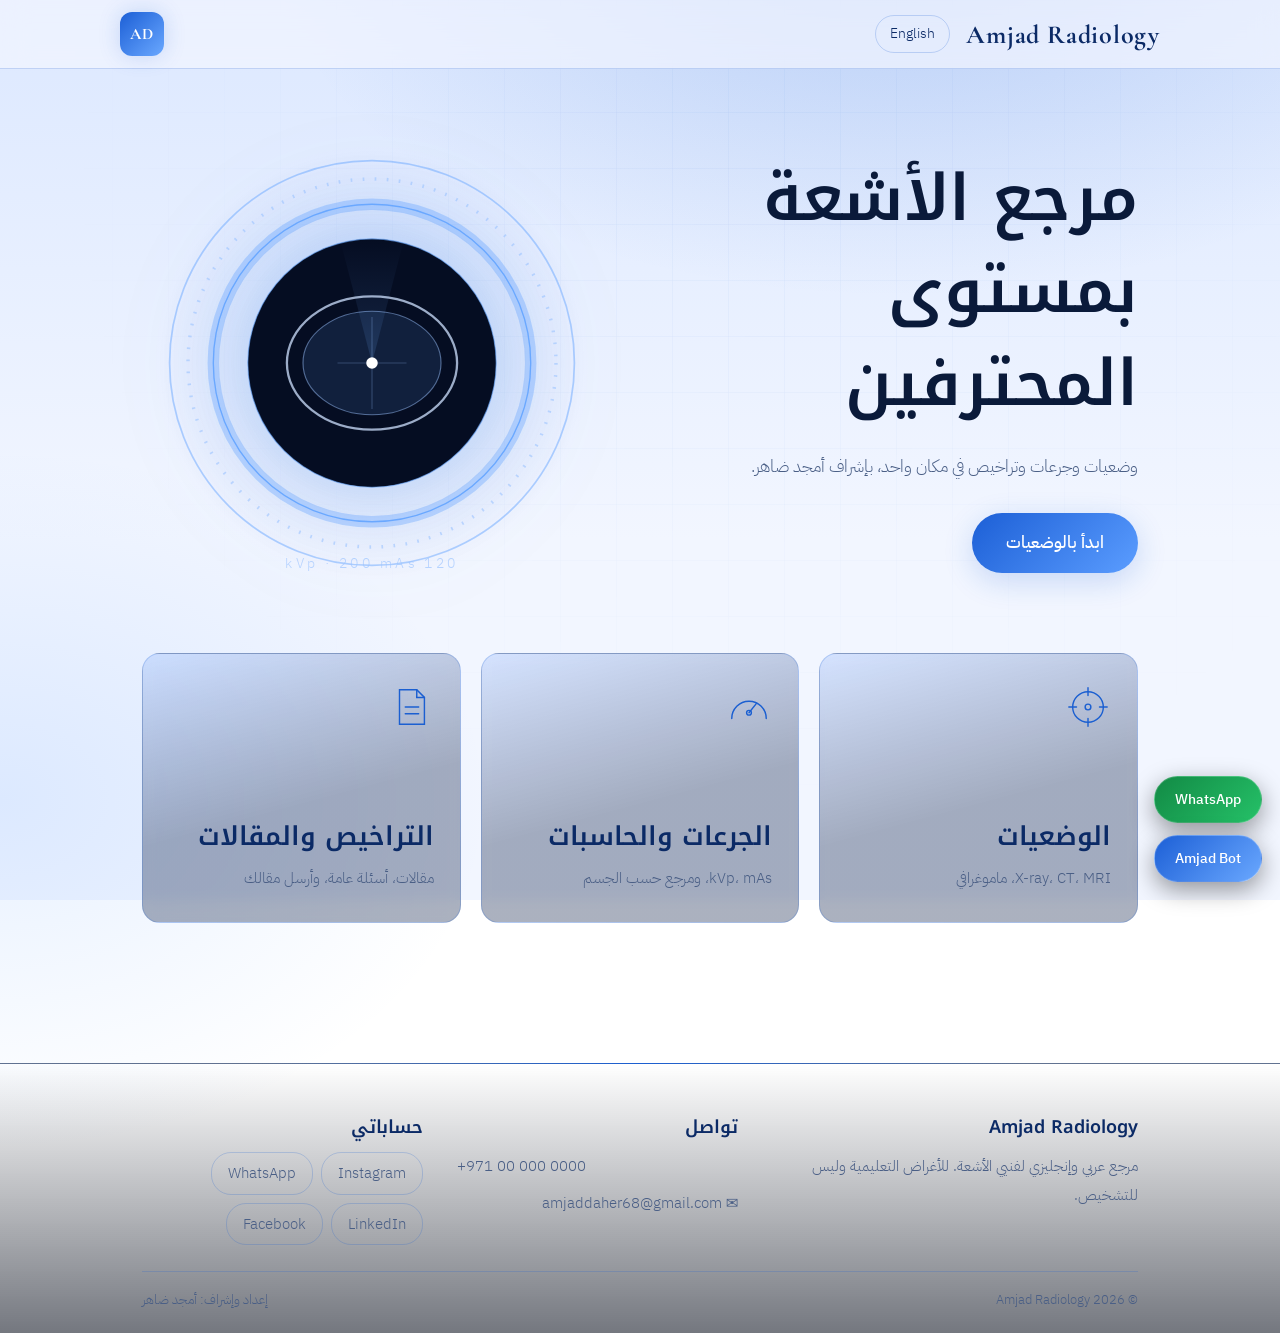
==== index.html @ b3ed0644 "Add files via upload" ====
<!DOCTYPE html>
<html lang="ar" dir="rtl">
<head>
<meta charset="utf-8">
<meta name="viewport" content="width=device-width, initial-scale=1, viewport-fit=cover">
<title>Amjad Radiology</title>
<link rel="stylesheet" href="https://fonts.googleapis.com/css2?family=Noto+Kufi+Arabic:wght@500;600&family=Cormorant+Garamond:wght@500;700&family=IBM+Plex+Sans+Arabic:wght@300;400;500&family=Amiri:wght@700&display=swap">
<style>
:root{--bg1:#040b1c;--bg2:#0a1f4a;--panel:rgba(14,32,72,.55);--line:rgba(110,160,255,.22);--text:#eef4ff;--mute:#9db2d9;--blue:#3d8bff;--ice:#d6e6ff;--glow:rgba(61,139,255,.35);color-scheme:dark;box-sizing:border-box;padding-top:env(safe-area-inset-top,0px);padding-bottom:env(safe-area-inset-bottom,0px)}
@media (prefers-color-scheme:light){:root:not([data-theme="dark"]){--bg1:#f2f6ff;--bg2:#dce8ff;--panel:rgba(255,255,255,.8);--line:rgba(27,95,209,.22);--text:#0a1a3a;--mute:#4a5f86;--blue:#1b5fd1;--ice:#0b2a66;--glow:rgba(27,95,209,.2);color-scheme:light}}
*{box-sizing:border-box}html{scroll-padding-top:env(safe-area-inset-top,0px);scroll-behavior:smooth}
body{margin:0;min-height:100vh;color:var(--text);font:300 17px/1.9 "IBM Plex Sans Arabic",system-ui,sans-serif;background:radial-gradient(900px 520px at 70% -5%,var(--glow),transparent 70%),radial-gradient(700px 500px at 0% 60%,rgba(61,139,255,.12),transparent 70%),linear-gradient(180deg,var(--bg2),var(--bg1) 60%) fixed;position:relative}
body::before{content:"";position:fixed;inset:0;pointer-events:none;opacity:.5;background-image:linear-gradient(var(--line) 1px,transparent 1px),linear-gradient(90deg,var(--line) 1px,transparent 1px);background-size:56px 56px;-webkit-mask-image:radial-gradient(ellipse at 60% 20%,#000,transparent 70%);mask-image:radial-gradient(ellipse at 60% 20%,#000,transparent 70%);opacity:.18}
html[lang=en] body{font-family:"Cormorant Garamond","IBM Plex Sans Arabic",serif;font-size:19px;font-weight:500}
h1,h2,h3{font-family:"Noto Kufi Arabic","IBM Plex Sans Arabic",sans-serif;font-weight:600;line-height:1.45;margin:0}
html[lang=en] h1,html[lang=en] h2,html[lang=en] h3{font-family:"Cormorant Garamond",serif;font-weight:700;line-height:1.15}
html[lang=ar] [data-l=en],html[lang=en] [data-l=ar]{display:none!important}
a{color:inherit}.wrap{max-width:1040px;margin:0 auto;padding:0 22px;position:relative}
header{direction:ltr;position:sticky;top:0;z-index:15;display:flex;justify-content:space-between;align-items:center;padding:12px max(22px,calc((100vw - 1040px)/2));backdrop-filter:blur(14px);-webkit-backdrop-filter:blur(14px);background:rgba(4,11,28,.55);border-bottom:1px solid var(--line)}
@media (prefers-color-scheme:light){:root:not([data-theme="dark"]) header{background:rgba(242,246,255,.7)}}
.logo{width:44px;height:44px;border-radius:12px;display:grid;place-items:center;font:700 16px "Cormorant Garamond",serif;color:#fff;background:linear-gradient(135deg,#1c5fd6,#6aa8ff);box-shadow:0 0 22px var(--glow);text-decoration:none;letter-spacing:.04em}
.right{display:flex;align-items:center;gap:16px}
.brand{font:700 26px "Cormorant Garamond",serif;color:var(--ice);text-decoration:none;letter-spacing:.03em}
.lang{background:none;border:1px solid var(--line);color:var(--ice);padding:5px 14px;border-radius:20px;font:inherit;font-size:14px;cursor:pointer;transition:border-color .3s}.lang:hover{border-color:var(--blue)}
.view{display:none}.view.on{display:block}
.hero2{display:grid;grid-template-columns:1.1fr 1fr;gap:30px;align-items:center;padding:64px 0 30px}
.hero2 h1{font-size:clamp(34px,5.2vw,64px)}
html[lang=en] .hero2 h1{font-size:clamp(44px,6.4vw,84px)}
.hero2 p{color:var(--mute);max-width:44ch;margin:20px 0 30px}
.cta{display:inline-block;padding:14px 34px;border-radius:40px;background:linear-gradient(135deg,#1c5fd6,#5b9dff);color:#fff;text-decoration:none;font-weight:500;box-shadow:0 8px 30px var(--glow);transition:transform .3s,box-shadow .3s}.cta:hover,.cta:focus-visible{transform:translateY(-2px);box-shadow:0 12px 38px var(--glow)}
.gantry svg{width:100%;height:auto;display:block;filter:drop-shadow(0 0 40px var(--glow))}
.spin{transform-box:view-box;transform-origin:50% 50%;animation:spin 60s linear infinite}
.spin2{transform-box:view-box;transform-origin:50% 50%;animation:spin 14s linear infinite}
@keyframes spin{to{transform:rotate(360deg)}}
.cards{display:grid;grid-template-columns:repeat(3,1fr);gap:20px;padding:30px 0 90px}
.card{position:relative;display:flex;flex-direction:column;min-height:270px;text-decoration:none;padding:30px 26px;border-radius:18px;border:1px solid var(--line);background:linear-gradient(165deg,rgba(80,140,255,.18),rgba(14,32,72,.35) 55%);backdrop-filter:blur(6px);overflow:hidden;transition:border-color .35s,transform .35s,box-shadow .35s}
.card::after{content:"";position:absolute;inset:auto -20% -60% -20%;height:70%;background:radial-gradient(closest-side,var(--glow),transparent);opacity:0;transition:opacity .4s}
.card:hover,.card:focus-visible{border-color:var(--blue);transform:translateY(-5px);box-shadow:0 18px 50px rgba(0,0,0,.3)}.card:hover::after{opacity:1}
.card svg{width:46px;height:46px;color:var(--blue);margin-bottom:auto}
.card h2{font-size:26px;color:var(--ice);margin-top:26px}.card p{color:var(--mute);font-size:15px;margin:8px 0 0;position:relative}.card h2{position:relative}
.back{display:inline-block;margin:26px 0 6px;color:var(--mute);text-decoration:none;font-size:15px}.back:hover{color:var(--blue)}
.page h1{font-size:clamp(30px,5vw,48px);margin:8px 0 8px;color:var(--ice)}.page .lead{color:var(--mute);margin:0 0 30px;padding-bottom:18px;border-bottom:1px solid var(--line)}
.tabs,.chips{display:flex;gap:8px;flex-wrap:wrap;margin-bottom:18px}
.tabs button,.chips button{background:rgba(255,255,255,.03);color:var(--mute);border:1px solid var(--line);padding:9px 20px;border-radius:30px;font:inherit;font-size:15px;cursor:pointer;transition:all .25s}
.tabs button:hover,.chips button:hover{border-color:var(--blue);color:var(--text)}
.tabs button.on,.chips button.on{background:linear-gradient(135deg,#1c5fd6,#5b9dff);border-color:transparent;color:#fff;box-shadow:0 4px 18px var(--glow)}
.box{border:1px solid var(--line);background:var(--panel);backdrop-filter:blur(6px);border-radius:16px;padding:26px;margin-bottom:18px;box-shadow:inset 0 1px 0 rgba(255,255,255,.06)}
.box h3{font-size:22px;color:var(--ice);margin-bottom:8px}.box p{margin:0;color:var(--mute);font-size:16px}
.grid2{display:grid;grid-template-columns:repeat(2,1fr);gap:18px}.grid2 .box{margin:0}
.row{display:flex;gap:12px;flex-wrap:wrap;align-items:end;margin-top:14px}
label{display:block;font-size:13px;color:var(--mute)}
input,select,textarea{background:rgba(0,0,0,.18);border:1px solid var(--line);color:var(--text);padding:10px 12px;font:inherit;font-size:15px;border-radius:8px;width:120px;transition:border-color .25s}
input:focus,select:focus,textarea:focus{border-color:var(--blue);outline:0;box-shadow:0 0 0 3px var(--glow)}
textarea,.full{width:100%}select{width:auto}select option{background:#0a1f4a;color:#fff}
output{font:700 26px "Cormorant Garamond",serif;color:var(--blue)}
table{width:100%;border-collapse:collapse;font-size:15px;margin-top:12px}td,th{padding:11px 8px;border-bottom:1px solid var(--line);text-align:start;font-weight:400}th{color:var(--mute)}
.btn{background:linear-gradient(135deg,#1c5fd6,#5b9dff);color:#fff;border:0;padding:12px 30px;border-radius:30px;font:inherit;cursor:pointer;text-decoration:none;display:inline-block;box-shadow:0 6px 22px var(--glow)}.btn:hover{filter:brightness(1.1)}
details{border-bottom:1px solid var(--line);padding:14px 0}summary{cursor:pointer;color:var(--ice);font-size:17px}details p{color:var(--mute);margin:8px 0 0;font-size:16px}
.note{font-size:13px;color:var(--mute);margin-top:12px}
footer{margin-top:50px;background:linear-gradient(180deg,transparent,rgba(2,8,22,.55));border-top:1px solid var(--line);position:relative}
footer::before{content:"";position:absolute;top:-1px;left:20%;right:20%;height:1px;background:linear-gradient(90deg,transparent,var(--blue),transparent)}
.fgrid{display:grid;grid-template-columns:1.3fr 1fr 1fr;gap:34px;padding:50px 0 26px}
footer h3{font-size:18px;color:var(--ice);margin-bottom:12px}footer p,footer a{color:var(--mute);font-size:15px;text-decoration:none;margin:0}footer a:hover{color:var(--blue)}
.fl{display:flex;flex-direction:column;gap:8px}.soc{display:flex;gap:8px;flex-wrap:wrap}
.soc a{border:1px solid var(--line);padding:6px 16px;border-radius:20px;transition:all .25s}.soc a:hover{background:var(--blue);color:#fff;border-color:var(--blue)}
.copy{border-top:1px solid var(--line);padding:16px 0 20px;font-size:13px;color:var(--mute);display:flex;justify-content:space-between;gap:12px;flex-wrap:wrap}
.fab{position:fixed;right:max(18px,env(safe-area-inset-right,0px));bottom:calc(18px + env(safe-area-inset-bottom,0px));display:flex;flex-direction:column;gap:12px;z-index:20;direction:ltr}
.fab a,.fab button{border:1px solid rgba(255,255,255,.18);cursor:pointer;color:#fff;font:500 14px "IBM Plex Sans Arabic",sans-serif;border-radius:30px;padding:12px 20px;text-decoration:none;box-shadow:0 8px 24px rgba(0,0,0,.4);backdrop-filter:blur(8px);transition:transform .25s}.fab a:hover,.fab button:hover{transform:translateY(-2px)}
.wa{background:linear-gradient(135deg,#128a45,#25c168)}.bot{background:linear-gradient(135deg,#1c5fd6,#6aa8ff)}
.pop{position:fixed;right:18px;bottom:150px;width:min(320px,calc(100vw - 36px));background:var(--bg2);border:1px solid var(--line);border-radius:14px;padding:18px;z-index:21;display:none;font-size:15px}.pop.on{display:block}
@media(max-width:800px){.hero2{grid-template-columns:1fr;padding-top:36px}.gantry{max-width:340px;margin:0 auto;order:-1}.cards,.grid2,.fgrid{grid-template-columns:1fr}.card{min-height:200px}.fgrid{gap:22px}}
@media(prefers-reduced-motion:reduce){*{transition:none!important;animation:none!important;scroll-behavior:auto!important}}
:focus-visible{outline:2px solid var(--blue);outline-offset:3px}
</style>
</head>
<body>
<header>
<a class="logo" href="#home" aria-label="Logo">AD</a>
<div class="right"><button class="lang" id="lg">English</button><a class="brand" href="#home">Amjad Radiology</a></div>
</header>

<main class="wrap">
<div class="view" id="v-home">
<section class="hero2"><div><h1><span data-l="ar">مرجع الأشعة بمستوى المحترفين</span><span data-l="en">Radiology reference, built for professionals</span></h1>
<p><span data-l="ar">وضعيات وجرعات وتراخيص في مكان واحد، بإشراف أمجد ضاهر.</span><span data-l="en">Positioning, doses and licensing in one place, supervised by Amjad Daher.</span></p>
<a class="cta" href="#positions"><span data-l="ar">ابدأ بالوضعيات</span><span data-l="en">Start with positioning</span></a></div>
<div class="gantry"><svg viewBox="0 0 400 400" role="img" aria-label="CT gantry">
<defs><radialGradient id="c"><stop offset="0" stop-color="#6aa8ff" stop-opacity=".55"/><stop offset="1" stop-color="#1c5fd6" stop-opacity="0"/></radialGradient>
<linearGradient id="bm" x1="0" y1="1" x2="0" y2="0"><stop offset="0" stop-color="#6aa8ff" stop-opacity=".9"/><stop offset="1" stop-color="#6aa8ff" stop-opacity="0"/></linearGradient></defs>
<circle cx="200" cy="200" r="190" fill="url(#c)" opacity=".35"/>
<circle cx="200" cy="200" r="176" fill="none" stroke="#6aa8ff" stroke-opacity=".5" stroke-width="1.5"/>
<g class="spin"><circle cx="200" cy="200" r="160" fill="none" stroke="#9cc4ff" stroke-opacity=".6" stroke-width="3" stroke-dasharray="1.5 9"/></g>
<circle cx="200" cy="200" r="138" fill="none" stroke="#3d8bff" stroke-width="10" stroke-opacity=".28"/>
<circle cx="200" cy="200" r="138" fill="none" stroke="#6aa8ff" stroke-width="1.2"/>
<circle cx="200" cy="200" r="108" fill="#050d22" stroke="#6aa8ff" stroke-opacity=".6"/>
<g class="spin2"><path d="M200 200L200 92" stroke="url(#bm)" stroke-width="2"/><path d="M200 200L228 92L172 92Z" fill="url(#bm)" opacity=".18"/></g>
<ellipse cx="200" cy="200" rx="74" ry="58" fill="none" stroke="#cfe2ff" stroke-opacity=".75" stroke-width="2"/>
<ellipse cx="200" cy="200" rx="60" ry="45" fill="#6aa8ff" fill-opacity=".12" stroke="#9cc4ff" stroke-opacity=".5"/>
<path d="M200 160V240M170 200H230" stroke="#9cc4ff" stroke-opacity=".25"/>
<circle cx="200" cy="200" r="5" fill="#fff"/>
<text x="200" y="378" text-anchor="middle" fill="#9cc4ff" fill-opacity=".7" font-size="12" font-family="IBM Plex Sans Arabic" letter-spacing="3">120 kVp · 200 mAs</text>
</svg></div></section>
<div class="cards">
<a class="card" href="#positions"><svg viewBox="0 0 48 48" fill="none" stroke="currentColor" stroke-width="1.5" stroke-linecap="round"><circle cx="24" cy="24" r="16"/><circle cx="24" cy="24" r="3"/><path d="M24 4v8M24 36v8M4 24h8M36 24h8"/></svg><h2><span data-l="ar">الوضعيات</span><span data-l="en">Positioning</span></h2><p><span data-l="ar">X-ray، CT، MRI، ماموغرافي</span><span data-l="en">X-ray, CT, MRI, Mammography</span></p></a>
<a class="card" href="#doses"><svg viewBox="0 0 48 48" fill="none" stroke="currentColor" stroke-width="1.5" stroke-linecap="round"><path d="M6 36A18 18 0 1 1 42 36"/><path d="M24 30l8-10"/><circle cx="24" cy="30" r="2.5"/></svg><h2><span data-l="ar">الجرعات والحاسبات</span><span data-l="en">Doses &amp; Calculators</span></h2><p><span data-l="ar">kVp، mAs، ومرجع حسب الجسم</span><span data-l="en">kVp, mAs, and body-region reference</span></p></a>
<a class="card" href="#articles"><svg viewBox="0 0 48 48" fill="none" stroke="currentColor" stroke-width="1.5" stroke-linecap="round"><path d="M12 6h18l8 8v28H12z"/><path d="M30 6v8h8M18 24h14M18 31h14"/></svg><h2><span data-l="ar">التراخيص والمقالات</span><span data-l="en">Licensing &amp; Articles</span></h2><p><span data-l="ar">مقالات، أسئلة عامة، وأرسل مقالك</span><span data-l="en">Articles, FAQ, and submit yours</span></p></a>
</div></div>

<div class="view page" id="v-positions">
<a class="back" href="#home"><span data-l="ar">→ الرئيسية</span><span data-l="en">← Home</span></a>
<h1><span data-l="ar">الوضعيات</span><span data-l="en">Positioning</span></h1>
<p class="lead"><span data-l="ar">اختر الجهاز ثم الجزء المطلوب.</span><span data-l="en">Pick the modality, then the body part.</span></p>
<div class="tabs" id="mt"></div><div class="chips" id="pc"></div><div id="pb"></div>
</div>

<div class="view page" id="v-doses">
<a class="back" href="#home"><span data-l="ar">→ الرئيسية</span><span data-l="en">← Home</span></a>
<h1><span data-l="ar">الجرعات والحاسبات</span><span data-l="en">Doses &amp; Calculators</span></h1>
<p class="lead"><span data-l="ar">أدوات سريعة للعمل اليومي.</span><span data-l="en">Quick tools for daily work.</span></p>
<div class="grid2">
<div class="box"><h3>mAs</h3><p><span data-l="ar">mAs = mA × الزمن (ثانية)</span><span data-l="en">mAs = mA × time (s)</span></p><div class="row"><div><label>mA</label><input id="ma" type="number" value="200"></div><div><label>s</label><input id="ts" type="number" value="0.05" step="0.01"></div><output id="o1"></output></div></div>
<div class="box"><h3><span data-l="ar">قاعدة 15% للـ kVp</span><span data-l="en">15% kVp Rule</span></h3><p><span data-l="ar">رفع kVp بنسبة 15% يضاعف التعريض تقريباً، فيمكن خفض mAs للنصف.</span><span data-l="en">Raising kVp by 15% roughly doubles exposure, so mAs can be halved.</span></p><div class="row"><div><label>kVp</label><input id="kv" type="number" value="70"></div><div><label>mAs</label><input id="mk" type="number" value="10"></div><output id="o2"></output></div></div>
<div class="box"><h3><span data-l="ar">التربيع العكسي</span><span data-l="en">Inverse Square</span></h3><p><span data-l="ar">لتعويض تغيير المسافة: mAs الجديد = mAs × (d2 ÷ d1)²</span><span data-l="en">To compensate distance: new mAs = mAs × (d2 ÷ d1)²</span></p><div class="row"><div><label>mAs</label><input id="m3" type="number" value="10"></div><div><label>SID 1</label><input id="d1" type="number" value="100"></div><div><label>SID 2</label><input id="d2" type="number" value="180"></div><output id="o3"></output></div></div>
<div class="box"><h3><span data-l="ar">مرجع حسب الجسم</span><span data-l="en">Reference by Body Region</span></h3><div class="row"><select id="rs"></select></div><table id="rt"></table></div>
</div>
<p class="note"><span data-l="ar">القيم تقريبية للإرشاد فقط وتختلف حسب الجهاز والبروتوكول. اتبع بروتوكول قسمك دائماً.</span><span data-l="en">Values are indicative only and vary by equipment and protocol. Always follow your department protocol.</span></p>
</div>

<div class="view page" id="v-articles">
<a class="back" href="#home"><span data-l="ar">→ الرئيسية</span><span data-l="en">← Home</span></a>
<h1><span data-l="ar">التراخيص والمقالات</span><span data-l="en">Licensing &amp; Articles</span></h1>
<p class="lead"><span data-l="ar">مقالات معتمدة، أسئلة عامة، ومساحة لمشاركتك.</span><span data-l="en">Approved articles, general FAQ, and a space for your contribution.</span></p>
<div class="box"><h3><span data-l="ar">المقالات المنشورة</span><span data-l="en">Published Articles</span></h3><p><span data-l="ar">لا توجد مقالات منشورة بعد. تظهر هنا بعد المراجعة والموافقة.</span><span data-l="en">No published articles yet. They appear here after review and approval.</span></p></div>
<div class="box"><h3><span data-l="ar">أرسل مقالك للمراجعة</span><span data-l="en">Submit Your Article</span></h3>
<p><span data-l="ar">يصلني مقالك أولاً، وإذا وافقت عليه ينشر باسمك.</span><span data-l="en">I review every submission first; approved ones are published under your name.</span></p>
<div class="row"><div><label><span data-l="ar">الاسم</span><span data-l="en">Name</span></label><input id="an" style="width:220px"></div><div><label><span data-l="ar">العنوان</span><span data-l="en">Title</span></label><input id="at" style="width:300px;max-width:100%"></div></div>
<div class="row"><div class="full"><label><span data-l="ar">نص المقال</span><span data-l="en">Article text</span></label><textarea id="ax" rows="6"></textarea></div></div>
<div class="row"><button class="btn" id="send"><span data-l="ar">إرسال للمراجعة</span><span data-l="en">Send for review</span></button></div></div>
<div class="box"><h3><span data-l="ar">أسئلة عامة</span><span data-l="en">General Questions</span></h3>
<details><summary><span data-l="ar">كيف أبدأ بترخيص فني الأشعة في الإمارات؟</span><span data-l="en">How do I start licensing as a radiographer in the UAE?</span></summary><p><span data-l="ar">تختلف الجهة حسب الإمارة (DHA دبي، DOH أبوظبي، MOHAP للإمارات الشمالية). المتطلبات تتغير، فراجع الموقع الرسمي للجهة قبل التقديم.</span><span data-l="en">The authority depends on the emirate (DHA Dubai, DOH Abu Dhabi, MOHAP Northern Emirates). Requirements change, so check the official site before applying.</span></p></details>
<details><summary><span data-l="ar">ما المستندات المعتادة؟</span><span data-l="en">What documents are usually needed?</span></summary><p><span data-l="ar">عادةً الشهادات الأكاديمية، سجل الخبرة، شهادة الترخيص السابق، جواز السفر، وصورة. القائمة الدقيقة عند الجهة المرخِّصة.</span><span data-l="en">Typically degree certificates, experience records, previous license, passport and photo. The exact list comes from the licensing authority.</span></p></details>
</div></div>
</main>

<footer><div class="wrap">
<div class="fgrid">
<div><h3>Amjad Radiology</h3><p><span data-l="ar">مرجع عربي وإنجليزي لفنيي الأشعة. للأغراض التعليمية وليس للتشخيص.</span><span data-l="en">An Arabic and English reference for radiographers. Educational use only, not for diagnosis.</span></p></div>
<div><h3><span data-l="ar">تواصل</span><span data-l="en">Contact</span></h3><div class="fl"><a id="ph" href="#" dir="ltr">+971 00 000 0000</a><a href="mailto:amjaddaher68@gmail.com">✉ amjaddaher68@gmail.com</a></div></div>
<div><h3><span data-l="ar">حساباتي</span><span data-l="en">Follow</span></h3><div class="soc"><a data-k="ig" href="#" target="_blank" rel="noopener">Instagram</a><a data-k="wa" href="#" target="_blank" rel="noopener">WhatsApp</a><a data-k="li" href="#" target="_blank" rel="noopener">LinkedIn</a><a data-k="fb" href="#" target="_blank" rel="noopener">Facebook</a></div></div>
</div>
<div class="copy"><span>© 2026 Amjad Radiology</span><span><span data-l="ar">إعداد وإشراف: أمجد ضاهر</span><span data-l="en">Created and supervised by Amjad Daher</span></span></div>
</div></footer>

<div class="pop" id="pop"><span data-l="ar">مساعد Amjad Bot قيد الإعداد. سيجاوب من محتوى الموقع فقط.</span><span data-l="en">Amjad Bot is being set up. It will answer from the site content only.</span></div>
<div class="fab"><a class="wa" id="wa" href="#" target="_blank" rel="noopener">WhatsApp</a><button class="bot" id="bot">Amjad Bot</button></div>

<script>
var CFG={phone:'',wa:'',ig:'',li:'',fb:'',botUrl:'',email:'amjaddaher68@gmail.com'};
function b(a,e){return '<span data-l="ar">'+a+'</span><span data-l="en">'+e+'</span>'}
var P={xray:[
['يد','Hand','PA: الكف على الكاسيت والأصابع متباعدة قليلاً. الشعاع المركزي عمودي على المفصل المشطي السلامي الثالث.','PA: palm on the detector, fingers slightly apart. CR perpendicular to the 3rd MCP joint.'],
['رسغ','Wrist','PA: الرسغ على الكاسيت، الشعاع عمودي على منتصف الرسغ. للزورقي: انحراف زندي.','PA: wrist on the detector, CR perpendicular to mid-carpus. For the scaphoid: ulnar deviation.'],
['صدر','Chest','PA واقفاً، SID حوالي 180 سم، شهيق كامل، الكتفان للأمام، الشعاع عند مستوى T7.','PA erect, SID about 180 cm, full inspiration, shoulders rolled forward, CR at T7.'],
['ركبة','Knee','AP: الساق ممدودة، الشعاع عند المفصل تقريباً 1 سم تحت قمة الرضفة.','AP: leg extended, CR at the joint, about 1 cm below the patellar apex.'],
['قطني','Lumbar spine','AP مستلقياً، الركبتان مثنيتان لتقليل التقوس، الشعاع عند L4 (مستوى عرف الحرقفة).','AP supine, knees flexed to reduce lordosis, CR at L4 (iliac crest level).']],
ct:[
['رأس','Head','مستلقياً، الرأس في الحامل، مسح من قاعدة الجمجمة إلى القمة مع محاذاة الخط الحجاجي الأذني.','Supine, head in holder, scan from skull base to vertex, aligned to the orbitomeatal line.'],
['صدر','Chest','مستلقياً والذراعان فوق الرأس، حبس نفس عند الشهيق.','Supine, arms above head, breath-hold at inspiration.'],
['بطن وحوض','Abdomen/Pelvis','حسب البروتوكول: صبغة فموية أو وريدية. تحقق من eGFR والحساسية قبل الصبغة الوريدية.','Per protocol: oral or IV contrast. Check eGFR and allergies before IV contrast.']],
mri:[
['دماغ','Brain','ملف الرأس، مستلقياً. استبيان السلامة وإزالة المعادن قبل الدخول.','Head coil, supine. Safety screening and metal removal before entering.'],
['ركبة','Knee','ملف الركبة، الساق ممدودة وثابتة بالوسائد، دوران خارجي بسيط.','Knee coil, leg extended and padded, slight external rotation.'],
['قطني','Lumbar spine','ملف العمود، مستلقياً مع دعم الركبتين لراحة المريض وتقليل الحركة.','Spine coil, supine, knees supported for comfort and less motion.']],
mammo:[
['CC','CC','ضغط جيد، الحلمة بالمحيط، إظهار أكبر نسيج ثدي ممكن.','Adequate compression, nipple in profile, maximum breast tissue included.'],
['MLO','MLO','زاوية تقريباً 45 درجة، العضلة الصدرية ظاهرة إلى مستوى الحلمة.','About 45° angle, pectoral muscle visible down to nipple level.']]};
var M=[['xray','X-ray','X-ray'],['ct','CT','CT'],['mri','MRI','MRI'],['mammo','ماموغرافي','Mammography']],mi='xray',pi=0;
function drawM(){document.getElementById('mt').innerHTML=M.map(function(m){return '<button data-m="'+m[0]+'" class="'+(m[0]==mi?'on':'')+'">'+b(m[1],m[2])+'</button>'}).join('');drawP()}
function drawP(){var L=P[mi];document.getElementById('pc').innerHTML=L.map(function(x,i){return '<button data-p="'+i+'" class="'+(i==pi?'on':'')+'">'+b(x[0],x[1])+'</button>'}).join('');var x=L[pi];document.getElementById('pb').innerHTML='<div class="box"><h3>'+b(x[0],x[1])+'</h3><p>'+b(x[2],x[3])+'</p></div><p class="note">'+b('نضيف تفاصيل كل وضعية تدريجياً: الاستطباب، معايير الصورة، والأخطاء الشائعة.','Details per position are added progressively: indications, image criteria, common errors.')+'</p>'}
document.getElementById('mt').onclick=function(e){var m=e.target.closest('button');if(m){mi=m.dataset.m;pi=0;drawM()}};
document.getElementById('pc').onclick=function(e){var m=e.target.closest('button');if(m){pi=+m.dataset.p;drawP()}};
var D=[['يد','Hand','50–60','2–4','< 0.01 mSv'],['ركبة','Knee','60–70','4–8','< 0.01 mSv'],['صدر PA','Chest PA','110–125','2–4','~0.02 mSv'],['قطني AP','Lumbar AP','75–85','20–35','~0.7 mSv'],['CT رأس','CT Head','100–120','حسب الجهاز','~2 mSv'],['CT صدر','CT Chest','100–120','حسب الجهاز','~7 mSv'],['CT بطن وحوض','CT Abd/Pelvis','100–120','حسب الجهاز','~8–10 mSv'],['ماموغرافي','Mammography','25–32','حسب الجهاز','~0.4 mSv']];
var rs=document.getElementById('rs');rs.innerHTML=D.map(function(d,i){return '<option value="'+i+'">'+d[0]+' / '+d[1]+'</option>'}).join('');
function drawR(){var d=D[rs.value];document.getElementById('rt').innerHTML='<tr><th>kVp</th><td dir="ltr">'+d[2]+'</td></tr><tr><th>mAs</th><td>'+(d[3]=='حسب الجهاز'?b('حسب الجهاز','Per scanner'):d[3])+'</td></tr><tr><th>'+b('جرعة فعالة تقريبية','Approx. effective dose')+'</th><td dir="ltr">'+d[4]+'</td></tr>'}
rs.onchange=drawR;drawR();
function n(i){return +document.getElementById(i).value}
function calc(){document.getElementById('o1').textContent=(n('ma')*n('ts')).toFixed(1)+' mAs';
document.getElementById('o2').innerHTML='kVp '+Math.round(n('kv')*1.15)+' · '+(n('mk')/2).toFixed(1)+' mAs';
document.getElementById('o3').textContent=n('d1')>0?(n('m3')*Math.pow(n('d2')/n('d1'),2)).toFixed(1)+' mAs':'—'}
document.querySelectorAll('#v-doses input').forEach(function(i){i.oninput=calc});calc();
document.getElementById('send').onclick=function(){var t=document.getElementById('at').value,x=document.getElementById('ax').value,a=document.getElementById('an').value;location.href='mailto:'+CFG.email+'?subject='+encodeURIComponent('Article submission: '+t)+'&body='+encodeURIComponent('Name: '+a+'\n\n'+x)};
function route(){var h=(location.hash||'#home').slice(1);if(!document.getElementById('v-'+h))h='home';document.querySelectorAll('.view').forEach(function(v){v.classList.toggle('on',v.id=='v-'+h)});window.scrollTo(0,0)}
addEventListener('hashchange',route);route();drawM();
var lg=document.getElementById('lg');lg.onclick=function(){var ar=document.documentElement.lang=='ar';document.documentElement.lang=ar?'en':'ar';document.documentElement.dir=ar?'ltr':'rtl';lg.textContent=ar?'العربية':'English'};
var wa=document.getElementById('wa');wa.href=CFG.wa||'https://wa.me/';
document.querySelectorAll('.soc a').forEach(function(a){var u=CFG[a.dataset.k];if(a.dataset.k=='wa')u=CFG.wa;if(u)a.href=u});
if(CFG.phone){var p=document.getElementById('ph');p.textContent=CFG.phone;p.href='tel:'+CFG.phone}
document.getElementById('bot').onclick=function(){if(CFG.botUrl)window.open(CFG.botUrl,'_blank');else document.getElementById('pop').classList.toggle('on')};
</script>
</body>
</html>
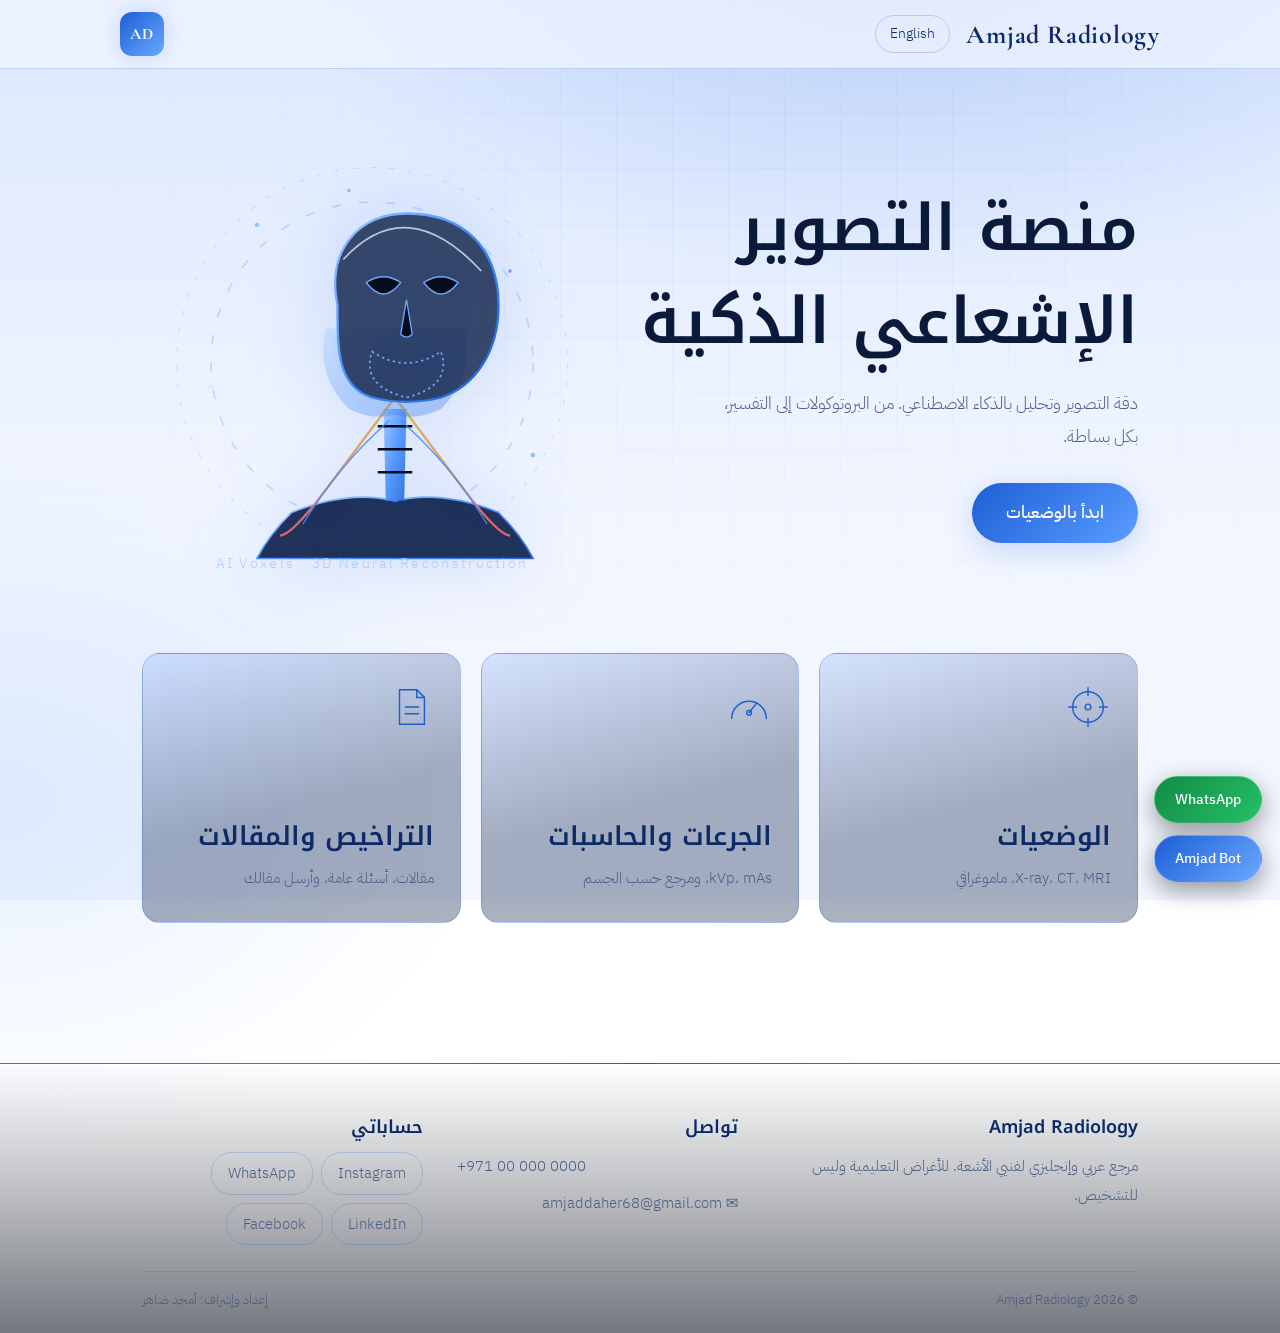
==== commit 9e7a9c00: "Update index.html" ====
--- a/index.html
+++ b/index.html
@@ -29,8 +29,7 @@
 .hero2 p{color:var(--mute);max-width:44ch;margin:20px 0 30px}
 .cta{display:inline-block;padding:14px 34px;border-radius:40px;background:linear-gradient(135deg,#1c5fd6,#5b9dff);color:#fff;text-decoration:none;font-weight:500;box-shadow:0 8px 30px var(--glow);transition:transform .3s,box-shadow .3s}.cta:hover,.cta:focus-visible{transform:translateY(-2px);box-shadow:0 12px 38px var(--glow)}
 .gantry svg{width:100%;height:auto;display:block;filter:drop-shadow(0 0 40px var(--glow))}
-.spin{transform-box:view-box;transform-origin:50% 50%;animation:spin 60s linear infinite}
-.spin2{transform-box:view-box;transform-origin:50% 50%;animation:spin 14s linear infinite}
+.spin{transform-box:view-box;transform-origin:50% 50%;animation:spin 30s linear infinite}
 @keyframes spin{to{transform:rotate(360deg)}}
 .cards{display:grid;grid-template-columns:repeat(3,1fr);gap:20px;padding:30px 0 90px}
 .card{position:relative;display:flex;flex-direction:column;min-height:270px;text-decoration:none;padding:30px 26px;border-radius:18px;border:1px solid var(--line);background:linear-gradient(165deg,rgba(80,140,255,.18),rgba(14,32,72,.35) 55%);backdrop-filter:blur(6px);overflow:hidden;transition:border-color .35s,transform .35s,box-shadow .35s}
@@ -81,24 +80,75 @@
 
 <main class="wrap">
 <div class="view" id="v-home">
-<section class="hero2"><div><h1><span data-l="ar">مرجع الأشعة بمستوى المحترفين</span><span data-l="en">Radiology reference, built for professionals</span></h1>
-<p><span data-l="ar">وضعيات وجرعات وتراخيص في مكان واحد، بإشراف أمجد ضاهر.</span><span data-l="en">Positioning, doses and licensing in one place, supervised by Amjad Daher.</span></p>
+<section class="hero2"><div><h1><span data-l="ar">منصة التصوير الإشعاعي الذكية</span><span data-l="en">Advanced Radiology Suite</span></h1>
+<p><span data-l="ar">دقة التصوير وتحليل بالذكاء الاصطناعي. من البروتوكولات إلى التفسير، بكل بساطة.</span><span data-l="en">Precision Imaging and AI-Driven Analysis. From protocols to interpretation, simplified.</span></p>
 <a class="cta" href="#positions"><span data-l="ar">ابدأ بالوضعيات</span><span data-l="en">Start with positioning</span></a></div>
-<div class="gantry"><svg viewBox="0 0 400 400" role="img" aria-label="CT gantry">
-<defs><radialGradient id="c"><stop offset="0" stop-color="#6aa8ff" stop-opacity=".55"/><stop offset="1" stop-color="#1c5fd6" stop-opacity="0"/></radialGradient>
-<linearGradient id="bm" x1="0" y1="1" x2="0" y2="0"><stop offset="0" stop-color="#6aa8ff" stop-opacity=".9"/><stop offset="1" stop-color="#6aa8ff" stop-opacity="0"/></linearGradient></defs>
-<circle cx="200" cy="200" r="190" fill="url(#c)" opacity=".35"/>
-<circle cx="200" cy="200" r="176" fill="none" stroke="#6aa8ff" stroke-opacity=".5" stroke-width="1.5"/>
-<g class="spin"><circle cx="200" cy="200" r="160" fill="none" stroke="#9cc4ff" stroke-opacity=".6" stroke-width="3" stroke-dasharray="1.5 9"/></g>
-<circle cx="200" cy="200" r="138" fill="none" stroke="#3d8bff" stroke-width="10" stroke-opacity=".28"/>
-<circle cx="200" cy="200" r="138" fill="none" stroke="#6aa8ff" stroke-width="1.2"/>
-<circle cx="200" cy="200" r="108" fill="#050d22" stroke="#6aa8ff" stroke-opacity=".6"/>
-<g class="spin2"><path d="M200 200L200 92" stroke="url(#bm)" stroke-width="2"/><path d="M200 200L228 92L172 92Z" fill="url(#bm)" opacity=".18"/></g>
-<ellipse cx="200" cy="200" rx="74" ry="58" fill="none" stroke="#cfe2ff" stroke-opacity=".75" stroke-width="2"/>
-<ellipse cx="200" cy="200" rx="60" ry="45" fill="#6aa8ff" fill-opacity=".12" stroke="#9cc4ff" stroke-opacity=".5"/>
-<path d="M200 160V240M170 200H230" stroke="#9cc4ff" stroke-opacity=".25"/>
-<circle cx="200" cy="200" r="5" fill="#fff"/>
-<text x="200" y="378" text-anchor="middle" fill="#9cc4ff" fill-opacity=".7" font-size="12" font-family="IBM Plex Sans Arabic" letter-spacing="3">120 kVp · 200 mAs</text>
+<div class="gantry"><svg viewBox="0 0 400 400" role="img" aria-label="AI Medical Skull and Anatomy">
+<defs>
+<radialGradient id="bgGlow" cx="50%" cy="50%" r="50%">
+  <stop offset="0%" stop-color="#3d8bff" stop-opacity=".35"/>
+  <stop offset="100%" stop-color="#040b1c" stop-opacity="0"/>
+</radialGradient>
+<linearGradient id="boneGrad" x1="0%" y1="0%" x2="100%" y2="100%">
+  <stop offset="0%" stop-color="#9cc4ff"/>
+  <stop offset="50%" stop-color="#3d8bff"/>
+  <stop offset="100%" stop-color="#1c5fd6"/>
+</linearGradient>
+<linearGradient id="vessels" x1="0%" y1="0%" x2="0%" y2="100%">
+  <stop offset="0%" stop-color="#d4af37"/>
+  <stop offset="100%" stop-color="#ff6b6b"/>
+</linearGradient>
+</defs>
+
+<!-- Background AI Voxel Particles -->
+<circle cx="100" cy="80" r="2" fill="#6aa8ff" opacity="0.6"/>
+<circle cx="320" cy="120" r="1.5" fill="#3d8bff" opacity="0.8"/>
+<circle cx="60" cy="220" r="2.5" fill="#d6e6ff" opacity="0.5"/>
+<circle cx="340" cy="280" r="2" fill="#6aa8ff" opacity="0.7"/>
+<circle cx="180" cy="50" r="1.5" fill="#3d8bff" opacity="0.5"/>
+<circle cx="280" cy="340" r="2.5" fill="#d6e6ff" opacity="0.6"/>
+
+<!-- Dynamic Voxel Grid Ring (Spinning) -->
+<g class="spin" opacity="0.25">
+  <circle cx="200" cy="200" r="170" fill="none" stroke="#6aa8ff" stroke-width="1" stroke-dasharray="4 12"/>
+  <circle cx="200" cy="200" r="140" fill="none" stroke="#3d8bff" stroke-width="1.5" stroke-dasharray="8 16"/>
+</g>
+
+<!-- Central Anatomical Model: Skull, Cervical Spine, and Shoulders -->
+<g transform="translate(20, 10)">
+  <!-- Clavicle / Shoulders base -->
+  <path d="M110 320 Q160 300 200 310 Q240 300 290 320 Q310 340 320 360 L80 360 Q90 340 110 320 Z" fill="#0a1f4a" stroke="url(#boneGrad)" stroke-width="1.5" opacity="0.9"/>
+  
+  <!-- Cervical Vertebrae (Spine) -->
+  <path d="M190 230 L210 230 L208 310 L192 310 Z" fill="url(#boneGrad)" opacity="0.85"/>
+  <path d="M185 245 L215 245 M185 265 L215 265 M185 285 L215 285" stroke="#040b1c" stroke-width="2"/>
+
+  <!-- Blood Vessels & Nerves (Arteries & Veins intertwining) -->
+  <path d="M200 220 Q170 260 140 300 T100 340" fill="none" stroke="url(#vessels)" stroke-width="2" opacity="0.85"/>
+  <path d="M200 220 Q230 260 260 300 T300 340" fill="none" stroke="url(#vessels)" stroke-width="2" opacity="0.85"/>
+  <path d="M195 240 Q150 280 120 330" fill="none" stroke="#3d8bff" stroke-width="1.2" opacity="0.9"/>
+  <path d="M205 240 Q250 280 280 330" fill="none" stroke="#3d8bff" stroke-width="1.2" opacity="0.9"/>
+
+  <!-- Skull Base & Mandible -->
+  <path d="M140 160 Q130 200 160 230 Q180 240 200 235 Q220 240 240 230 Q270 200 260 160 Z" fill="url(#boneGrad)" opacity="0.3"/>
+  
+  <!-- Detailed Wireframe/Mesh Skull -->
+  <path d="M150 140 C140 90 170 60 210 60 C260 60 290 90 290 140 C290 180 270 210 240 220 C220 225 200 225 180 220 C150 210 150 180 150 140 Z" fill="rgba(14,32,72,0.8)" stroke="url(#boneGrad)" stroke-width="2"/>
+  
+  <!-- Facial Structure & Eye Sockets (Wireframe grid style) -->
+  <path d="M175 120 Q190 110 205 120 Q190 140 175 120 Z" fill="#040b1c" stroke="#6aa8ff" stroke-width="1.2"/>
+  <path d="M225 120 Q240 110 255 120 Q240 140 225 120 Z" fill="#040b1c" stroke="#6aa8ff" stroke-width="1.2"/>
+  <path d="M210 135 L205 165 Q210 170 215 165 Z" fill="#040b1c" stroke="#6aa8ff" stroke-width="1.2"/>
+  
+  <!-- Jaw and Teeth details -->
+  <path d="M180 180 Q210 200 240 180 Q250 210 210 220 Q170 210 180 180 Z" fill="none" stroke="#6aa8ff" stroke-width="1.5" stroke-dasharray="2 3"/>
+
+  <!-- Skull Contour Highlights -->
+  <path d="M155 100 Q210 40 275 110" fill="none" stroke="#d6e6ff" stroke-width="1.5" opacity="0.8"/>
+</g>
+
+<!-- Bottom Scan Status Text -->
+<text x="200" y="378" text-anchor="middle" fill="#9cc4ff" fill-opacity="0.8" font-size="12" font-family="IBM Plex Sans Arabic" letter-spacing="2">AI Voxels · 3D Neural Reconstruction</text>
 </svg></div></section>
 <div class="cards">
 <a class="card" href="#positions"><svg viewBox="0 0 48 48" fill="none" stroke="currentColor" stroke-width="1.5" stroke-linecap="round"><circle cx="24" cy="24" r="16"/><circle cx="24" cy="24" r="3"/><path d="M24 4v8M24 36v8M4 24h8M36 24h8"/></svg><h2><span data-l="ar">الوضعيات</span><span data-l="en">Positioning</span></h2><p><span data-l="ar">X-ray، CT، MRI، ماموغرافي</span><span data-l="en">X-ray, CT, MRI, Mammography</span></p></a>
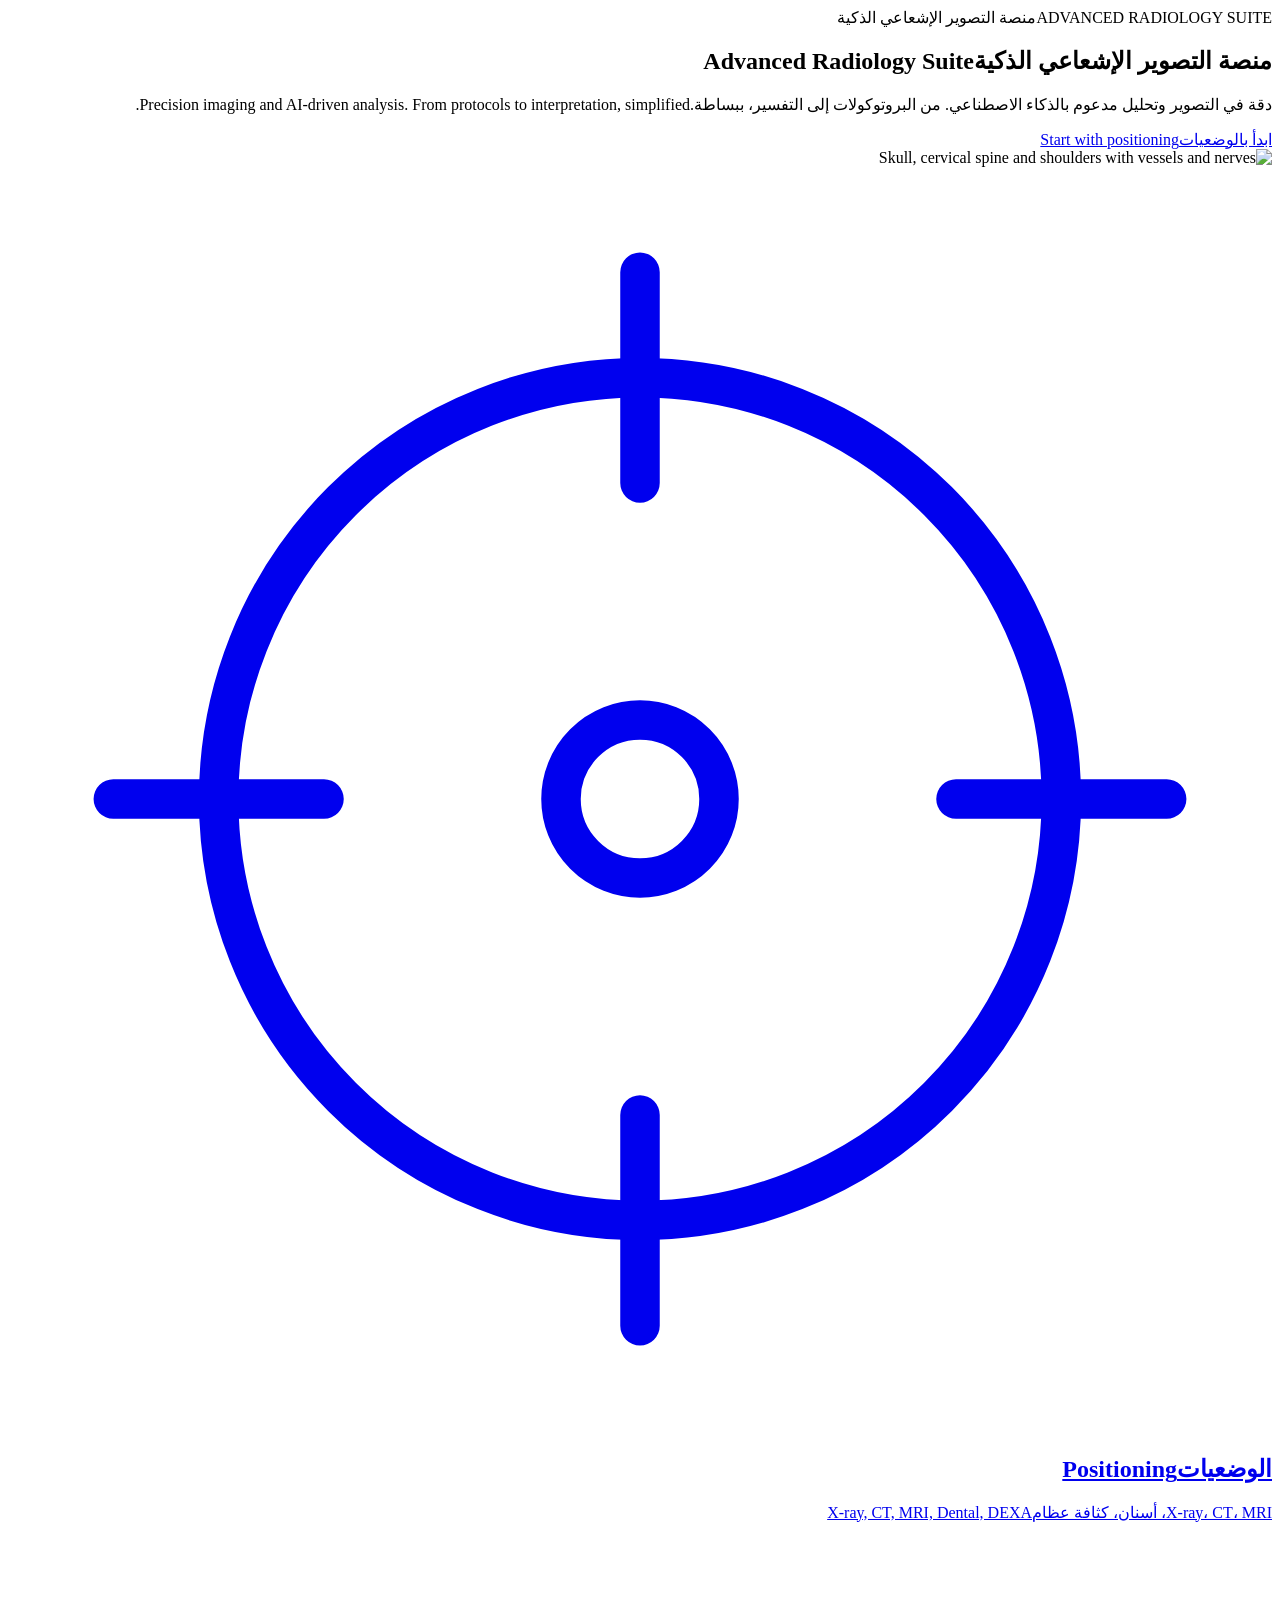
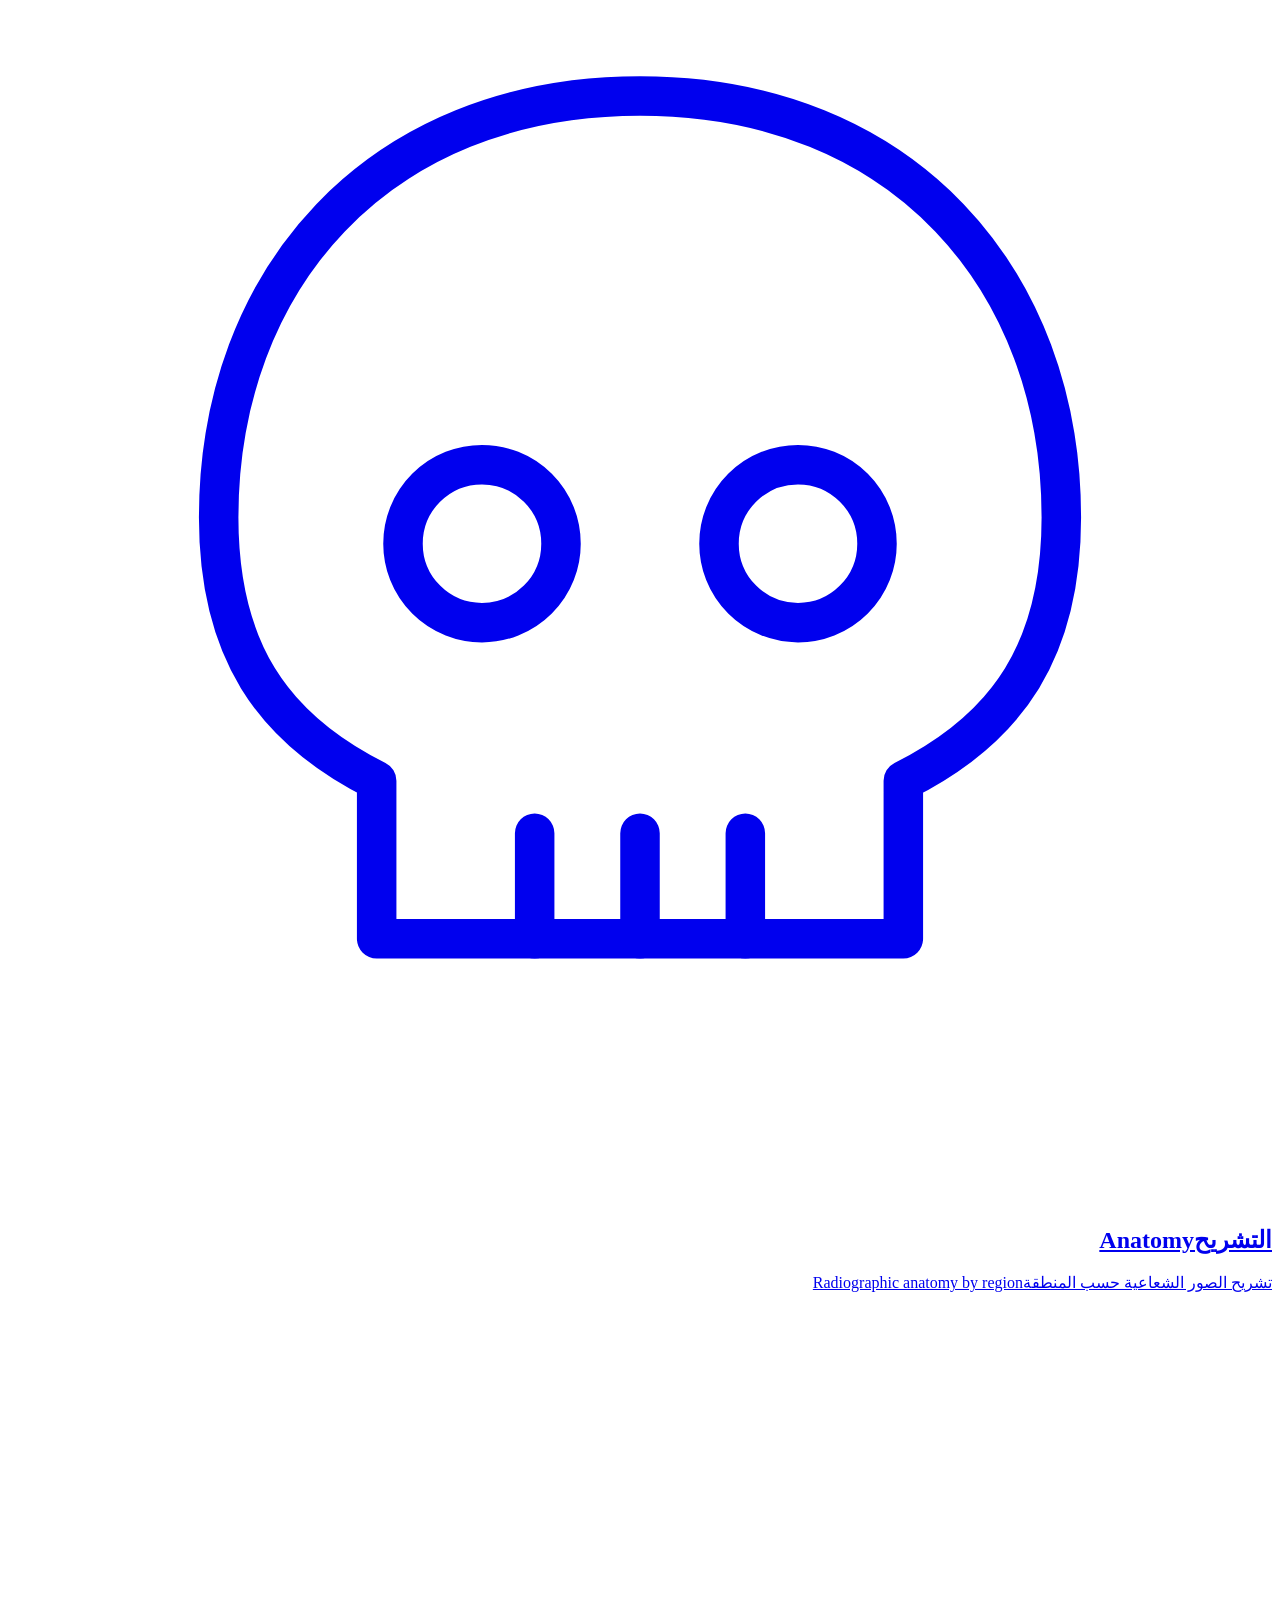
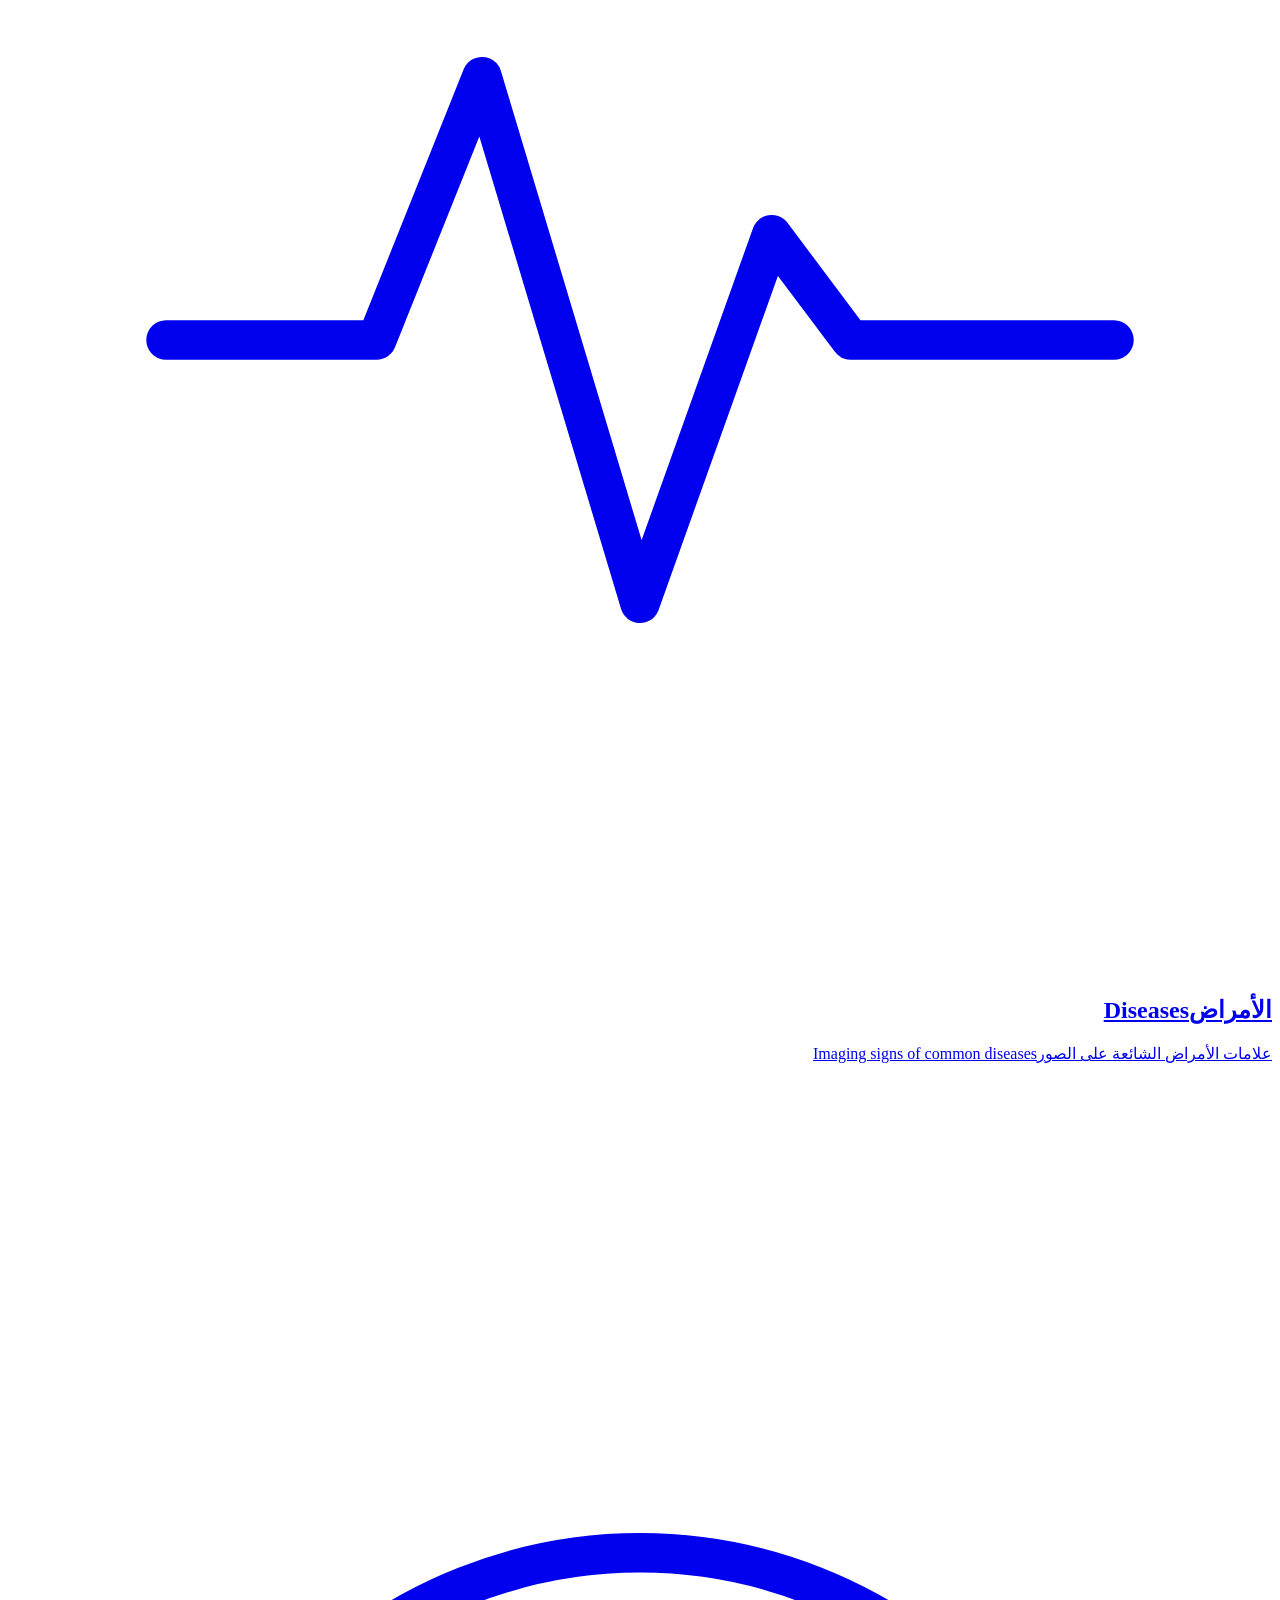
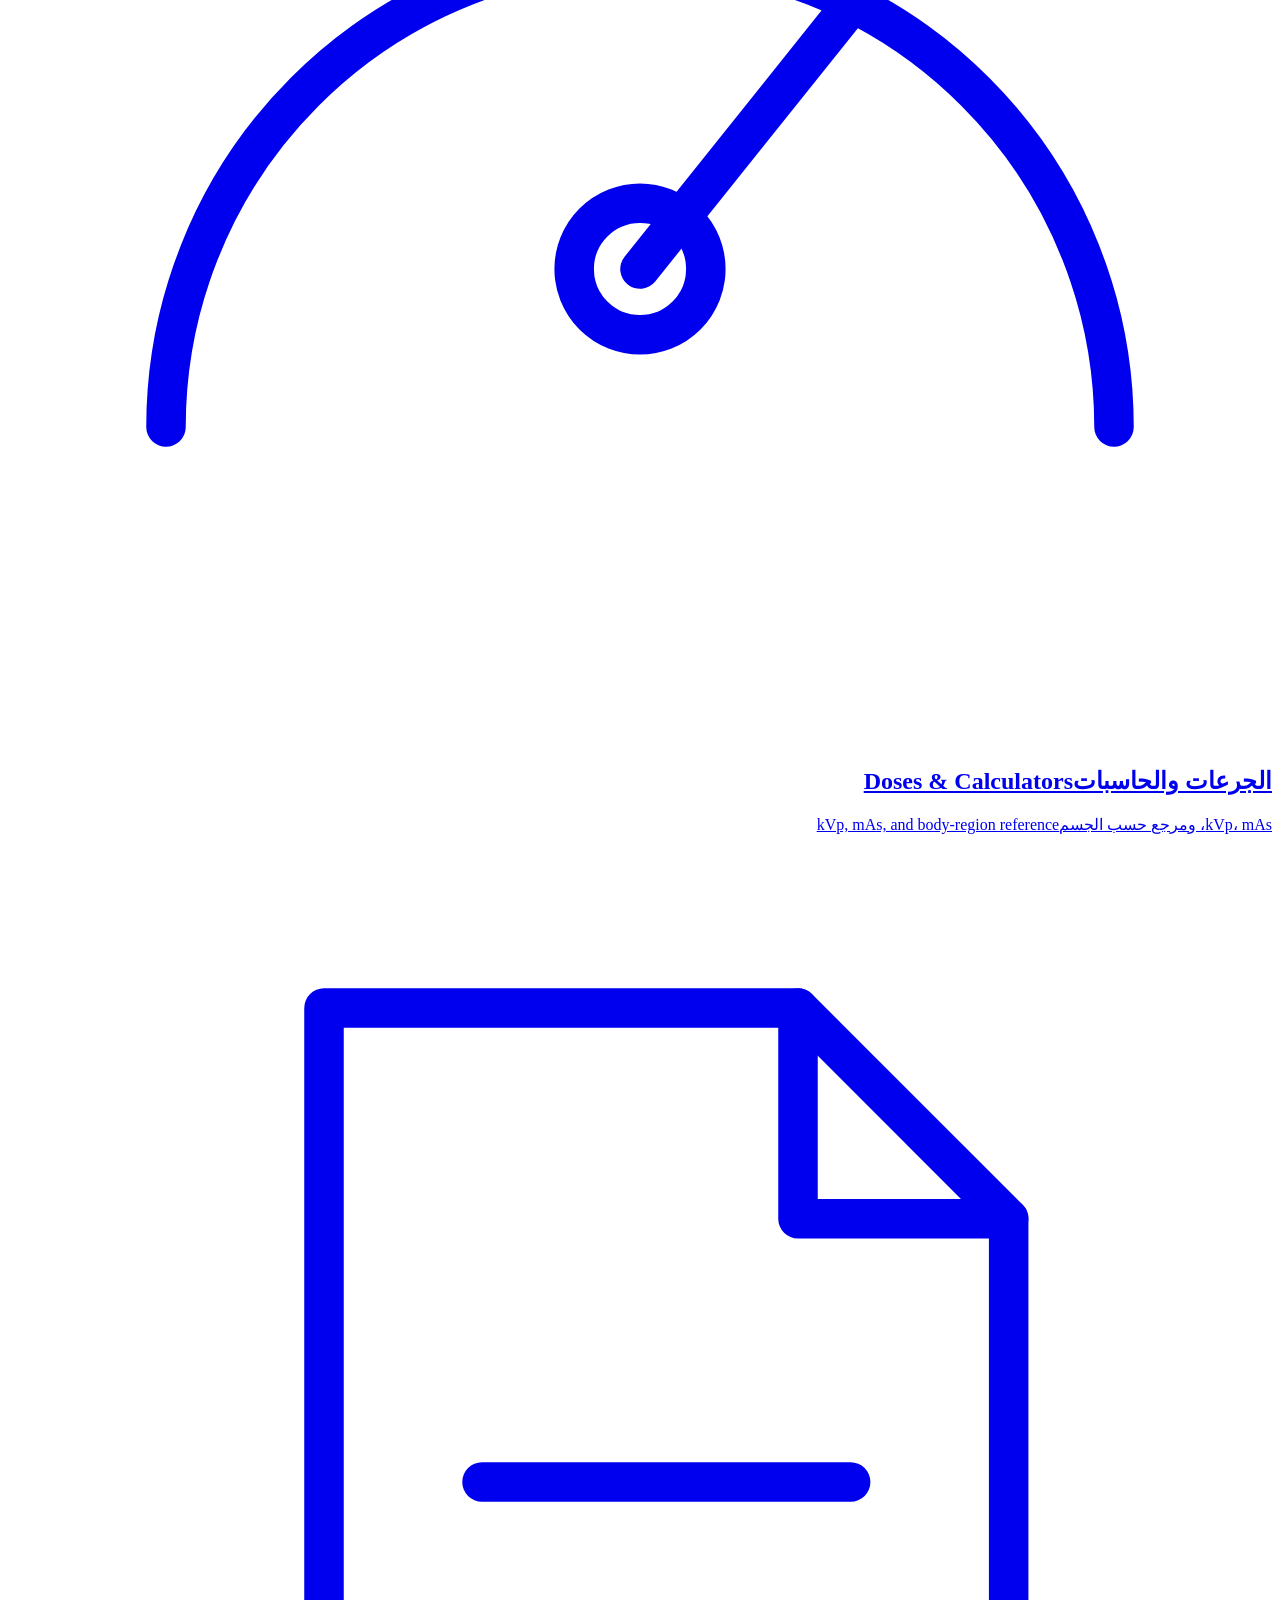
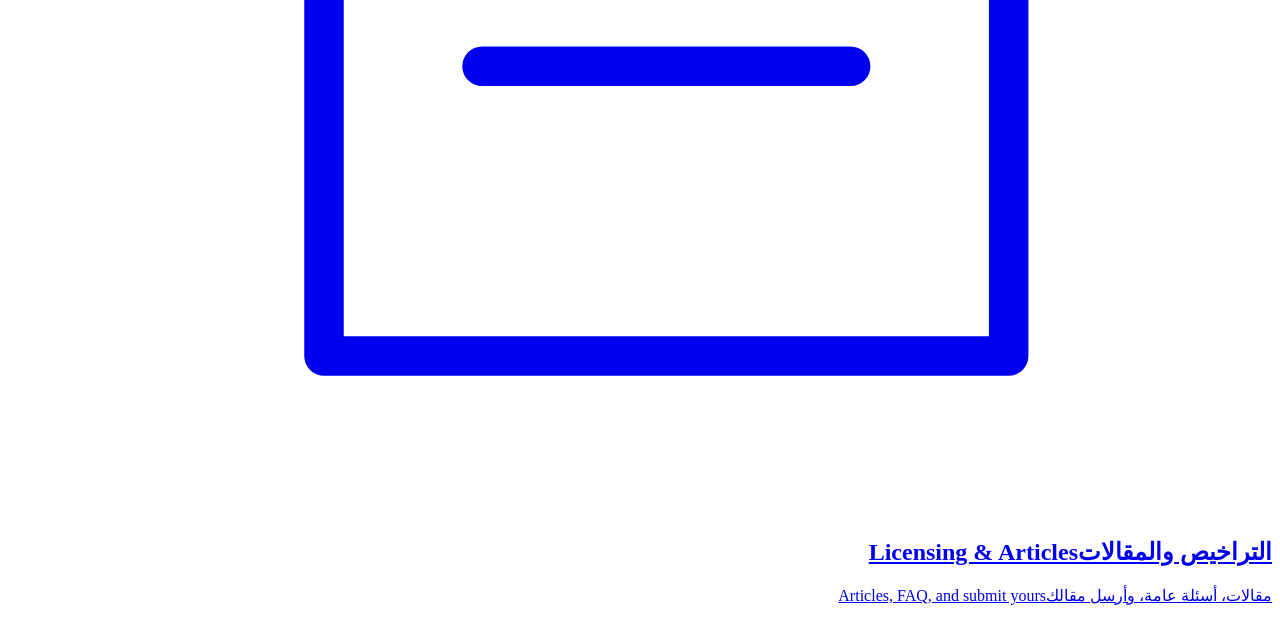
==== commit 69df734d: "Add files via upload" ====
--- a/index.html
+++ b/index.html
@@ -3,249 +3,29 @@
 <head>
 <meta charset="utf-8">
 <meta name="viewport" content="width=device-width, initial-scale=1, viewport-fit=cover">
-<title>Amjad Radiology</title>
+<title>Amjad Radiology | Amjad Radiology</title>
 <link rel="stylesheet" href="https://fonts.googleapis.com/css2?family=Noto+Kufi+Arabic:wght@500;600&family=Cormorant+Garamond:wght@500;700&family=IBM+Plex+Sans+Arabic:wght@300;400;500&family=Amiri:wght@700&display=swap">
-<style>
-:root{--bg1:#040b1c;--bg2:#0a1f4a;--panel:rgba(14,32,72,.55);--line:rgba(110,160,255,.22);--text:#eef4ff;--mute:#9db2d9;--blue:#3d8bff;--ice:#d6e6ff;--glow:rgba(61,139,255,.35);color-scheme:dark;box-sizing:border-box;padding-top:env(safe-area-inset-top,0px);padding-bottom:env(safe-area-inset-bottom,0px)}
-@media (prefers-color-scheme:light){:root:not([data-theme="dark"]){--bg1:#f2f6ff;--bg2:#dce8ff;--panel:rgba(255,255,255,.8);--line:rgba(27,95,209,.22);--text:#0a1a3a;--mute:#4a5f86;--blue:#1b5fd1;--ice:#0b2a66;--glow:rgba(27,95,209,.2);color-scheme:light}}
-*{box-sizing:border-box}html{scroll-padding-top:env(safe-area-inset-top,0px);scroll-behavior:smooth}
-body{margin:0;min-height:100vh;color:var(--text);font:300 17px/1.9 "IBM Plex Sans Arabic",system-ui,sans-serif;background:radial-gradient(900px 520px at 70% -5%,var(--glow),transparent 70%),radial-gradient(700px 500px at 0% 60%,rgba(61,139,255,.12),transparent 70%),linear-gradient(180deg,var(--bg2),var(--bg1) 60%) fixed;position:relative}
-body::before{content:"";position:fixed;inset:0;pointer-events:none;opacity:.5;background-image:linear-gradient(var(--line) 1px,transparent 1px),linear-gradient(90deg,var(--line) 1px,transparent 1px);background-size:56px 56px;-webkit-mask-image:radial-gradient(ellipse at 60% 20%,#000,transparent 70%);mask-image:radial-gradient(ellipse at 60% 20%,#000,transparent 70%);opacity:.18}
-html[lang=en] body{font-family:"Cormorant Garamond","IBM Plex Sans Arabic",serif;font-size:19px;font-weight:500}
-h1,h2,h3{font-family:"Noto Kufi Arabic","IBM Plex Sans Arabic",sans-serif;font-weight:600;line-height:1.45;margin:0}
-html[lang=en] h1,html[lang=en] h2,html[lang=en] h3{font-family:"Cormorant Garamond",serif;font-weight:700;line-height:1.15}
-html[lang=ar] [data-l=en],html[lang=en] [data-l=ar]{display:none!important}
-a{color:inherit}.wrap{max-width:1040px;margin:0 auto;padding:0 22px;position:relative}
-header{direction:ltr;position:sticky;top:0;z-index:15;display:flex;justify-content:space-between;align-items:center;padding:12px max(22px,calc((100vw - 1040px)/2));backdrop-filter:blur(14px);-webkit-backdrop-filter:blur(14px);background:rgba(4,11,28,.55);border-bottom:1px solid var(--line)}
-@media (prefers-color-scheme:light){:root:not([data-theme="dark"]) header{background:rgba(242,246,255,.7)}}
-.logo{width:44px;height:44px;border-radius:12px;display:grid;place-items:center;font:700 16px "Cormorant Garamond",serif;color:#fff;background:linear-gradient(135deg,#1c5fd6,#6aa8ff);box-shadow:0 0 22px var(--glow);text-decoration:none;letter-spacing:.04em}
-.right{display:flex;align-items:center;gap:16px}
-.brand{font:700 26px "Cormorant Garamond",serif;color:var(--ice);text-decoration:none;letter-spacing:.03em}
-.lang{background:none;border:1px solid var(--line);color:var(--ice);padding:5px 14px;border-radius:20px;font:inherit;font-size:14px;cursor:pointer;transition:border-color .3s}.lang:hover{border-color:var(--blue)}
-.view{display:none}.view.on{display:block}
-.hero2{display:grid;grid-template-columns:1.1fr 1fr;gap:30px;align-items:center;padding:64px 0 30px}
-.hero2 h1{font-size:clamp(34px,5.2vw,64px)}
-html[lang=en] .hero2 h1{font-size:clamp(44px,6.4vw,84px)}
-.hero2 p{color:var(--mute);max-width:44ch;margin:20px 0 30px}
-.cta{display:inline-block;padding:14px 34px;border-radius:40px;background:linear-gradient(135deg,#1c5fd6,#5b9dff);color:#fff;text-decoration:none;font-weight:500;box-shadow:0 8px 30px var(--glow);transition:transform .3s,box-shadow .3s}.cta:hover,.cta:focus-visible{transform:translateY(-2px);box-shadow:0 12px 38px var(--glow)}
-.gantry svg{width:100%;height:auto;display:block;filter:drop-shadow(0 0 40px var(--glow))}
-.spin{transform-box:view-box;transform-origin:50% 50%;animation:spin 30s linear infinite}
-@keyframes spin{to{transform:rotate(360deg)}}
-.cards{display:grid;grid-template-columns:repeat(3,1fr);gap:20px;padding:30px 0 90px}
-.card{position:relative;display:flex;flex-direction:column;min-height:270px;text-decoration:none;padding:30px 26px;border-radius:18px;border:1px solid var(--line);background:linear-gradient(165deg,rgba(80,140,255,.18),rgba(14,32,72,.35) 55%);backdrop-filter:blur(6px);overflow:hidden;transition:border-color .35s,transform .35s,box-shadow .35s}
-.card::after{content:"";position:absolute;inset:auto -20% -60% -20%;height:70%;background:radial-gradient(closest-side,var(--glow),transparent);opacity:0;transition:opacity .4s}
-.card:hover,.card:focus-visible{border-color:var(--blue);transform:translateY(-5px);box-shadow:0 18px 50px rgba(0,0,0,.3)}.card:hover::after{opacity:1}
-.card svg{width:46px;height:46px;color:var(--blue);margin-bottom:auto}
-.card h2{font-size:26px;color:var(--ice);margin-top:26px}.card p{color:var(--mute);font-size:15px;margin:8px 0 0;position:relative}.card h2{position:relative}
-.back{display:inline-block;margin:26px 0 6px;color:var(--mute);text-decoration:none;font-size:15px}.back:hover{color:var(--blue)}
-.page h1{font-size:clamp(30px,5vw,48px);margin:8px 0 8px;color:var(--ice)}.page .lead{color:var(--mute);margin:0 0 30px;padding-bottom:18px;border-bottom:1px solid var(--line)}
-.tabs,.chips{display:flex;gap:8px;flex-wrap:wrap;margin-bottom:18px}
-.tabs button,.chips button{background:rgba(255,255,255,.03);color:var(--mute);border:1px solid var(--line);padding:9px 20px;border-radius:30px;font:inherit;font-size:15px;cursor:pointer;transition:all .25s}
-.tabs button:hover,.chips button:hover{border-color:var(--blue);color:var(--text)}
-.tabs button.on,.chips button.on{background:linear-gradient(135deg,#1c5fd6,#5b9dff);border-color:transparent;color:#fff;box-shadow:0 4px 18px var(--glow)}
-.box{border:1px solid var(--line);background:var(--panel);backdrop-filter:blur(6px);border-radius:16px;padding:26px;margin-bottom:18px;box-shadow:inset 0 1px 0 rgba(255,255,255,.06)}
-.box h3{font-size:22px;color:var(--ice);margin-bottom:8px}.box p{margin:0;color:var(--mute);font-size:16px}
-.grid2{display:grid;grid-template-columns:repeat(2,1fr);gap:18px}.grid2 .box{margin:0}
-.row{display:flex;gap:12px;flex-wrap:wrap;align-items:end;margin-top:14px}
-label{display:block;font-size:13px;color:var(--mute)}
-input,select,textarea{background:rgba(0,0,0,.18);border:1px solid var(--line);color:var(--text);padding:10px 12px;font:inherit;font-size:15px;border-radius:8px;width:120px;transition:border-color .25s}
-input:focus,select:focus,textarea:focus{border-color:var(--blue);outline:0;box-shadow:0 0 0 3px var(--glow)}
-textarea,.full{width:100%}select{width:auto}select option{background:#0a1f4a;color:#fff}
-output{font:700 26px "Cormorant Garamond",serif;color:var(--blue)}
-table{width:100%;border-collapse:collapse;font-size:15px;margin-top:12px}td,th{padding:11px 8px;border-bottom:1px solid var(--line);text-align:start;font-weight:400}th{color:var(--mute)}
-.btn{background:linear-gradient(135deg,#1c5fd6,#5b9dff);color:#fff;border:0;padding:12px 30px;border-radius:30px;font:inherit;cursor:pointer;text-decoration:none;display:inline-block;box-shadow:0 6px 22px var(--glow)}.btn:hover{filter:brightness(1.1)}
-details{border-bottom:1px solid var(--line);padding:14px 0}summary{cursor:pointer;color:var(--ice);font-size:17px}details p{color:var(--mute);margin:8px 0 0;font-size:16px}
-.note{font-size:13px;color:var(--mute);margin-top:12px}
-footer{margin-top:50px;background:linear-gradient(180deg,transparent,rgba(2,8,22,.55));border-top:1px solid var(--line);position:relative}
-footer::before{content:"";position:absolute;top:-1px;left:20%;right:20%;height:1px;background:linear-gradient(90deg,transparent,var(--blue),transparent)}
-.fgrid{display:grid;grid-template-columns:1.3fr 1fr 1fr;gap:34px;padding:50px 0 26px}
-footer h3{font-size:18px;color:var(--ice);margin-bottom:12px}footer p,footer a{color:var(--mute);font-size:15px;text-decoration:none;margin:0}footer a:hover{color:var(--blue)}
-.fl{display:flex;flex-direction:column;gap:8px}.soc{display:flex;gap:8px;flex-wrap:wrap}
-.soc a{border:1px solid var(--line);padding:6px 16px;border-radius:20px;transition:all .25s}.soc a:hover{background:var(--blue);color:#fff;border-color:var(--blue)}
-.copy{border-top:1px solid var(--line);padding:16px 0 20px;font-size:13px;color:var(--mute);display:flex;justify-content:space-between;gap:12px;flex-wrap:wrap}
-.fab{position:fixed;right:max(18px,env(safe-area-inset-right,0px));bottom:calc(18px + env(safe-area-inset-bottom,0px));display:flex;flex-direction:column;gap:12px;z-index:20;direction:ltr}
-.fab a,.fab button{border:1px solid rgba(255,255,255,.18);cursor:pointer;color:#fff;font:500 14px "IBM Plex Sans Arabic",sans-serif;border-radius:30px;padding:12px 20px;text-decoration:none;box-shadow:0 8px 24px rgba(0,0,0,.4);backdrop-filter:blur(8px);transition:transform .25s}.fab a:hover,.fab button:hover{transform:translateY(-2px)}
-.wa{background:linear-gradient(135deg,#128a45,#25c168)}.bot{background:linear-gradient(135deg,#1c5fd6,#6aa8ff)}
-.pop{position:fixed;right:18px;bottom:150px;width:min(320px,calc(100vw - 36px));background:var(--bg2);border:1px solid var(--line);border-radius:14px;padding:18px;z-index:21;display:none;font-size:15px}.pop.on{display:block}
-@media(max-width:800px){.hero2{grid-template-columns:1fr;padding-top:36px}.gantry{max-width:340px;margin:0 auto;order:-1}.cards,.grid2,.fgrid{grid-template-columns:1fr}.card{min-height:200px}.fgrid{gap:22px}}
-@media(prefers-reduced-motion:reduce){*{transition:none!important;animation:none!important;scroll-behavior:auto!important}}
-:focus-visible{outline:2px solid var(--blue);outline-offset:3px}
-</style>
+<link rel="stylesheet" href="assets/style.css">
+<script>try{if(localStorage.getItem('lang')=='en'){document.documentElement.lang='en';document.documentElement.dir='ltr'}}catch(e){}</script>
 </head>
-<body>
-<header>
-<a class="logo" href="#home" aria-label="Logo">AD</a>
-<div class="right"><button class="lang" id="lg">English</button><a class="brand" href="#home">Amjad Radiology</a></div>
-</header>
+<body data-page="home">
+<main class="wrap">
+<section class="hero2"><i class="beam"></i><i class="beamc"></i><div><div class="eyebrow"><span data-l="ar">ADVANCED RADIOLOGY SUITE</span><span data-l="en">منصة التصوير الإشعاعي الذكية</span></div>
+<h1><span data-l="ar">منصة التصوير الإشعاعي الذكية</span><span data-l="en">Advanced Radiology Suite</span></h1>
+<p><span data-l="ar">دقة في التصوير وتحليل مدعوم بالذكاء الاصطناعي. من البروتوكولات إلى التفسير، ببساطة.</span><span data-l="en">Precision imaging and AI-driven analysis. From protocols to interpretation, simplified.</span></p>
+<a class="cta" href="positions.html"><span data-l="ar">ابدأ بالوضعيات</span><span data-l="en">Start with positioning</span></a></div>
+<div class="gantry"><img class="skull" src="assets/skull.webp" alt="Skull, cervical spine and shoulders with vessels and nerves"></div></section>
+<div class="cards">
+<a class="card" href="positions.html"><svg viewBox="0 0 48 48" fill="none" stroke="currentColor" stroke-width="1.5" stroke-linecap="round" stroke-linejoin="round"><circle cx="24" cy="24" r="16"/><circle cx="24" cy="24" r="3"/><path d="M24 4v8M24 36v8M4 24h8M36 24h8"/></svg><h2><span data-l="ar">الوضعيات</span><span data-l="en">Positioning</span></h2><p><span data-l="ar">X-ray، CT، MRI، أسنان، كثافة عظام</span><span data-l="en">X-ray, CT, MRI, Dental, DEXA</span></p></a>
+<a class="card" href="anatomy.html"><svg viewBox="0 0 48 48" fill="none" stroke="currentColor" stroke-width="1.5" stroke-linecap="round" stroke-linejoin="round"><path d="M24 6C14 6 8 13 8 22c0 5 2 8 6 10v6h20v-6c4-2 6-5 6-10C40 13 34 6 24 6z"/><circle cx="18" cy="23" r="3"/><circle cx="30" cy="23" r="3"/><path d="M20 38v-4M24 38v-4M28 38v-4"/></svg><h2><span data-l="ar">التشريح</span><span data-l="en">Anatomy</span></h2><p><span data-l="ar">تشريح الصور الشعاعية حسب المنطقة</span><span data-l="en">Radiographic anatomy by region</span></p></a>
+<a class="card" href="diseases.html"><svg viewBox="0 0 48 48" fill="none" stroke="currentColor" stroke-width="1.5" stroke-linecap="round" stroke-linejoin="round"><path d="M6 24h8l4-10 6 20 5-14 3 4h10"/></svg><h2><span data-l="ar">الأمراض</span><span data-l="en">Diseases</span></h2><p><span data-l="ar">علامات الأمراض الشائعة على الصور</span><span data-l="en">Imaging signs of common diseases</span></p></a>
+<a class="card" href="doses.html"><svg viewBox="0 0 48 48" fill="none" stroke="currentColor" stroke-width="1.5" stroke-linecap="round" stroke-linejoin="round"><path d="M6 36A18 18 0 1 1 42 36"/><path d="M24 30l8-10"/><circle cx="24" cy="30" r="2.5"/></svg><h2><span data-l="ar">الجرعات والحاسبات</span><span data-l="en">Doses &amp; Calculators</span></h2><p><span data-l="ar">kVp، mAs، ومرجع حسب الجسم</span><span data-l="en">kVp, mAs, and body-region reference</span></p></a>
+<a class="card" href="articles.html"><svg viewBox="0 0 48 48" fill="none" stroke="currentColor" stroke-width="1.5" stroke-linecap="round" stroke-linejoin="round"><path d="M12 6h18l8 8v28H12z"/><path d="M30 6v8h8M18 24h14M18 31h14"/></svg><h2><span data-l="ar">التراخيص والمقالات</span><span data-l="en">Licensing &amp; Articles</span></h2><p><span data-l="ar">مقالات، أسئلة عامة، وأرسل مقالك</span><span data-l="en">Articles, FAQ, and submit yours</span></p></a>
+</div>
+</main>
+<script src="assets/common.js"></script>
+<script>
 
-<main class="wrap">
-<div class="view" id="v-home">
-<section class="hero2"><div><h1><span data-l="ar">منصة التصوير الإشعاعي الذكية</span><span data-l="en">Advanced Radiology Suite</span></h1>
-<p><span data-l="ar">دقة التصوير وتحليل بالذكاء الاصطناعي. من البروتوكولات إلى التفسير، بكل بساطة.</span><span data-l="en">Precision Imaging and AI-Driven Analysis. From protocols to interpretation, simplified.</span></p>
-<a class="cta" href="#positions"><span data-l="ar">ابدأ بالوضعيات</span><span data-l="en">Start with positioning</span></a></div>
-<div class="gantry"><svg viewBox="0 0 400 400" role="img" aria-label="AI Medical Skull and Anatomy">
-<defs>
-<radialGradient id="bgGlow" cx="50%" cy="50%" r="50%">
-  <stop offset="0%" stop-color="#3d8bff" stop-opacity=".35"/>
-  <stop offset="100%" stop-color="#040b1c" stop-opacity="0"/>
-</radialGradient>
-<linearGradient id="boneGrad" x1="0%" y1="0%" x2="100%" y2="100%">
-  <stop offset="0%" stop-color="#9cc4ff"/>
-  <stop offset="50%" stop-color="#3d8bff"/>
-  <stop offset="100%" stop-color="#1c5fd6"/>
-</linearGradient>
-<linearGradient id="vessels" x1="0%" y1="0%" x2="0%" y2="100%">
-  <stop offset="0%" stop-color="#d4af37"/>
-  <stop offset="100%" stop-color="#ff6b6b"/>
-</linearGradient>
-</defs>
-
-<!-- Background AI Voxel Particles -->
-<circle cx="100" cy="80" r="2" fill="#6aa8ff" opacity="0.6"/>
-<circle cx="320" cy="120" r="1.5" fill="#3d8bff" opacity="0.8"/>
-<circle cx="60" cy="220" r="2.5" fill="#d6e6ff" opacity="0.5"/>
-<circle cx="340" cy="280" r="2" fill="#6aa8ff" opacity="0.7"/>
-<circle cx="180" cy="50" r="1.5" fill="#3d8bff" opacity="0.5"/>
-<circle cx="280" cy="340" r="2.5" fill="#d6e6ff" opacity="0.6"/>
-
-<!-- Dynamic Voxel Grid Ring (Spinning) -->
-<g class="spin" opacity="0.25">
-  <circle cx="200" cy="200" r="170" fill="none" stroke="#6aa8ff" stroke-width="1" stroke-dasharray="4 12"/>
-  <circle cx="200" cy="200" r="140" fill="none" stroke="#3d8bff" stroke-width="1.5" stroke-dasharray="8 16"/>
-</g>
-
-<!-- Central Anatomical Model: Skull, Cervical Spine, and Shoulders -->
-<g transform="translate(20, 10)">
-  <!-- Clavicle / Shoulders base -->
-  <path d="M110 320 Q160 300 200 310 Q240 300 290 320 Q310 340 320 360 L80 360 Q90 340 110 320 Z" fill="#0a1f4a" stroke="url(#boneGrad)" stroke-width="1.5" opacity="0.9"/>
-  
-  <!-- Cervical Vertebrae (Spine) -->
-  <path d="M190 230 L210 230 L208 310 L192 310 Z" fill="url(#boneGrad)" opacity="0.85"/>
-  <path d="M185 245 L215 245 M185 265 L215 265 M185 285 L215 285" stroke="#040b1c" stroke-width="2"/>
-
-  <!-- Blood Vessels & Nerves (Arteries & Veins intertwining) -->
-  <path d="M200 220 Q170 260 140 300 T100 340" fill="none" stroke="url(#vessels)" stroke-width="2" opacity="0.85"/>
-  <path d="M200 220 Q230 260 260 300 T300 340" fill="none" stroke="url(#vessels)" stroke-width="2" opacity="0.85"/>
-  <path d="M195 240 Q150 280 120 330" fill="none" stroke="#3d8bff" stroke-width="1.2" opacity="0.9"/>
-  <path d="M205 240 Q250 280 280 330" fill="none" stroke="#3d8bff" stroke-width="1.2" opacity="0.9"/>
-
-  <!-- Skull Base & Mandible -->
-  <path d="M140 160 Q130 200 160 230 Q180 240 200 235 Q220 240 240 230 Q270 200 260 160 Z" fill="url(#boneGrad)" opacity="0.3"/>
-  
-  <!-- Detailed Wireframe/Mesh Skull -->
-  <path d="M150 140 C140 90 170 60 210 60 C260 60 290 90 290 140 C290 180 270 210 240 220 C220 225 200 225 180 220 C150 210 150 180 150 140 Z" fill="rgba(14,32,72,0.8)" stroke="url(#boneGrad)" stroke-width="2"/>
-  
-  <!-- Facial Structure & Eye Sockets (Wireframe grid style) -->
-  <path d="M175 120 Q190 110 205 120 Q190 140 175 120 Z" fill="#040b1c" stroke="#6aa8ff" stroke-width="1.2"/>
-  <path d="M225 120 Q240 110 255 120 Q240 140 225 120 Z" fill="#040b1c" stroke="#6aa8ff" stroke-width="1.2"/>
-  <path d="M210 135 L205 165 Q210 170 215 165 Z" fill="#040b1c" stroke="#6aa8ff" stroke-width="1.2"/>
-  
-  <!-- Jaw and Teeth details -->
-  <path d="M180 180 Q210 200 240 180 Q250 210 210 220 Q170 210 180 180 Z" fill="none" stroke="#6aa8ff" stroke-width="1.5" stroke-dasharray="2 3"/>
-
-  <!-- Skull Contour Highlights -->
-  <path d="M155 100 Q210 40 275 110" fill="none" stroke="#d6e6ff" stroke-width="1.5" opacity="0.8"/>
-</g>
-
-<!-- Bottom Scan Status Text -->
-<text x="200" y="378" text-anchor="middle" fill="#9cc4ff" fill-opacity="0.8" font-size="12" font-family="IBM Plex Sans Arabic" letter-spacing="2">AI Voxels · 3D Neural Reconstruction</text>
-</svg></div></section>
-<div class="cards">
-<a class="card" href="#positions"><svg viewBox="0 0 48 48" fill="none" stroke="currentColor" stroke-width="1.5" stroke-linecap="round"><circle cx="24" cy="24" r="16"/><circle cx="24" cy="24" r="3"/><path d="M24 4v8M24 36v8M4 24h8M36 24h8"/></svg><h2><span data-l="ar">الوضعيات</span><span data-l="en">Positioning</span></h2><p><span data-l="ar">X-ray، CT، MRI، ماموغرافي</span><span data-l="en">X-ray, CT, MRI, Mammography</span></p></a>
-<a class="card" href="#doses"><svg viewBox="0 0 48 48" fill="none" stroke="currentColor" stroke-width="1.5" stroke-linecap="round"><path d="M6 36A18 18 0 1 1 42 36"/><path d="M24 30l8-10"/><circle cx="24" cy="30" r="2.5"/></svg><h2><span data-l="ar">الجرعات والحاسبات</span><span data-l="en">Doses &amp; Calculators</span></h2><p><span data-l="ar">kVp، mAs، ومرجع حسب الجسم</span><span data-l="en">kVp, mAs, and body-region reference</span></p></a>
-<a class="card" href="#articles"><svg viewBox="0 0 48 48" fill="none" stroke="currentColor" stroke-width="1.5" stroke-linecap="round"><path d="M12 6h18l8 8v28H12z"/><path d="M30 6v8h8M18 24h14M18 31h14"/></svg><h2><span data-l="ar">التراخيص والمقالات</span><span data-l="en">Licensing &amp; Articles</span></h2><p><span data-l="ar">مقالات، أسئلة عامة، وأرسل مقالك</span><span data-l="en">Articles, FAQ, and submit yours</span></p></a>
-</div></div>
-
-<div class="view page" id="v-positions">
-<a class="back" href="#home"><span data-l="ar">→ الرئيسية</span><span data-l="en">← Home</span></a>
-<h1><span data-l="ar">الوضعيات</span><span data-l="en">Positioning</span></h1>
-<p class="lead"><span data-l="ar">اختر الجهاز ثم الجزء المطلوب.</span><span data-l="en">Pick the modality, then the body part.</span></p>
-<div class="tabs" id="mt"></div><div class="chips" id="pc"></div><div id="pb"></div>
-</div>
-
-<div class="view page" id="v-doses">
-<a class="back" href="#home"><span data-l="ar">→ الرئيسية</span><span data-l="en">← Home</span></a>
-<h1><span data-l="ar">الجرعات والحاسبات</span><span data-l="en">Doses &amp; Calculators</span></h1>
-<p class="lead"><span data-l="ar">أدوات سريعة للعمل اليومي.</span><span data-l="en">Quick tools for daily work.</span></p>
-<div class="grid2">
-<div class="box"><h3>mAs</h3><p><span data-l="ar">mAs = mA × الزمن (ثانية)</span><span data-l="en">mAs = mA × time (s)</span></p><div class="row"><div><label>mA</label><input id="ma" type="number" value="200"></div><div><label>s</label><input id="ts" type="number" value="0.05" step="0.01"></div><output id="o1"></output></div></div>
-<div class="box"><h3><span data-l="ar">قاعدة 15% للـ kVp</span><span data-l="en">15% kVp Rule</span></h3><p><span data-l="ar">رفع kVp بنسبة 15% يضاعف التعريض تقريباً، فيمكن خفض mAs للنصف.</span><span data-l="en">Raising kVp by 15% roughly doubles exposure, so mAs can be halved.</span></p><div class="row"><div><label>kVp</label><input id="kv" type="number" value="70"></div><div><label>mAs</label><input id="mk" type="number" value="10"></div><output id="o2"></output></div></div>
-<div class="box"><h3><span data-l="ar">التربيع العكسي</span><span data-l="en">Inverse Square</span></h3><p><span data-l="ar">لتعويض تغيير المسافة: mAs الجديد = mAs × (d2 ÷ d1)²</span><span data-l="en">To compensate distance: new mAs = mAs × (d2 ÷ d1)²</span></p><div class="row"><div><label>mAs</label><input id="m3" type="number" value="10"></div><div><label>SID 1</label><input id="d1" type="number" value="100"></div><div><label>SID 2</label><input id="d2" type="number" value="180"></div><output id="o3"></output></div></div>
-<div class="box"><h3><span data-l="ar">مرجع حسب الجسم</span><span data-l="en">Reference by Body Region</span></h3><div class="row"><select id="rs"></select></div><table id="rt"></table></div>
-</div>
-<p class="note"><span data-l="ar">القيم تقريبية للإرشاد فقط وتختلف حسب الجهاز والبروتوكول. اتبع بروتوكول قسمك دائماً.</span><span data-l="en">Values are indicative only and vary by equipment and protocol. Always follow your department protocol.</span></p>
-</div>
-
-<div class="view page" id="v-articles">
-<a class="back" href="#home"><span data-l="ar">→ الرئيسية</span><span data-l="en">← Home</span></a>
-<h1><span data-l="ar">التراخيص والمقالات</span><span data-l="en">Licensing &amp; Articles</span></h1>
-<p class="lead"><span data-l="ar">مقالات معتمدة، أسئلة عامة، ومساحة لمشاركتك.</span><span data-l="en">Approved articles, general FAQ, and a space for your contribution.</span></p>
-<div class="box"><h3><span data-l="ar">المقالات المنشورة</span><span data-l="en">Published Articles</span></h3><p><span data-l="ar">لا توجد مقالات منشورة بعد. تظهر هنا بعد المراجعة والموافقة.</span><span data-l="en">No published articles yet. They appear here after review and approval.</span></p></div>
-<div class="box"><h3><span data-l="ar">أرسل مقالك للمراجعة</span><span data-l="en">Submit Your Article</span></h3>
-<p><span data-l="ar">يصلني مقالك أولاً، وإذا وافقت عليه ينشر باسمك.</span><span data-l="en">I review every submission first; approved ones are published under your name.</span></p>
-<div class="row"><div><label><span data-l="ar">الاسم</span><span data-l="en">Name</span></label><input id="an" style="width:220px"></div><div><label><span data-l="ar">العنوان</span><span data-l="en">Title</span></label><input id="at" style="width:300px;max-width:100%"></div></div>
-<div class="row"><div class="full"><label><span data-l="ar">نص المقال</span><span data-l="en">Article text</span></label><textarea id="ax" rows="6"></textarea></div></div>
-<div class="row"><button class="btn" id="send"><span data-l="ar">إرسال للمراجعة</span><span data-l="en">Send for review</span></button></div></div>
-<div class="box"><h3><span data-l="ar">أسئلة عامة</span><span data-l="en">General Questions</span></h3>
-<details><summary><span data-l="ar">كيف أبدأ بترخيص فني الأشعة في الإمارات؟</span><span data-l="en">How do I start licensing as a radiographer in the UAE?</span></summary><p><span data-l="ar">تختلف الجهة حسب الإمارة (DHA دبي، DOH أبوظبي، MOHAP للإمارات الشمالية). المتطلبات تتغير، فراجع الموقع الرسمي للجهة قبل التقديم.</span><span data-l="en">The authority depends on the emirate (DHA Dubai, DOH Abu Dhabi, MOHAP Northern Emirates). Requirements change, so check the official site before applying.</span></p></details>
-<details><summary><span data-l="ar">ما المستندات المعتادة؟</span><span data-l="en">What documents are usually needed?</span></summary><p><span data-l="ar">عادةً الشهادات الأكاديمية، سجل الخبرة، شهادة الترخيص السابق، جواز السفر، وصورة. القائمة الدقيقة عند الجهة المرخِّصة.</span><span data-l="en">Typically degree certificates, experience records, previous license, passport and photo. The exact list comes from the licensing authority.</span></p></details>
-</div></div>
-</main>
-
-<footer><div class="wrap">
-<div class="fgrid">
-<div><h3>Amjad Radiology</h3><p><span data-l="ar">مرجع عربي وإنجليزي لفنيي الأشعة. للأغراض التعليمية وليس للتشخيص.</span><span data-l="en">An Arabic and English reference for radiographers. Educational use only, not for diagnosis.</span></p></div>
-<div><h3><span data-l="ar">تواصل</span><span data-l="en">Contact</span></h3><div class="fl"><a id="ph" href="#" dir="ltr">+971 00 000 0000</a><a href="mailto:amjaddaher68@gmail.com">✉ amjaddaher68@gmail.com</a></div></div>
-<div><h3><span data-l="ar">حساباتي</span><span data-l="en">Follow</span></h3><div class="soc"><a data-k="ig" href="#" target="_blank" rel="noopener">Instagram</a><a data-k="wa" href="#" target="_blank" rel="noopener">WhatsApp</a><a data-k="li" href="#" target="_blank" rel="noopener">LinkedIn</a><a data-k="fb" href="#" target="_blank" rel="noopener">Facebook</a></div></div>
-</div>
-<div class="copy"><span>© 2026 Amjad Radiology</span><span><span data-l="ar">إعداد وإشراف: أمجد ضاهر</span><span data-l="en">Created and supervised by Amjad Daher</span></span></div>
-</div></footer>
-
-<div class="pop" id="pop"><span data-l="ar">مساعد Amjad Bot قيد الإعداد. سيجاوب من محتوى الموقع فقط.</span><span data-l="en">Amjad Bot is being set up. It will answer from the site content only.</span></div>
-<div class="fab"><a class="wa" id="wa" href="#" target="_blank" rel="noopener">WhatsApp</a><button class="bot" id="bot">Amjad Bot</button></div>
-
-<script>
-var CFG={phone:'',wa:'',ig:'',li:'',fb:'',botUrl:'',email:'amjaddaher68@gmail.com'};
-function b(a,e){return '<span data-l="ar">'+a+'</span><span data-l="en">'+e+'</span>'}
-var P={xray:[
-['يد','Hand','PA: الكف على الكاسيت والأصابع متباعدة قليلاً. الشعاع المركزي عمودي على المفصل المشطي السلامي الثالث.','PA: palm on the detector, fingers slightly apart. CR perpendicular to the 3rd MCP joint.'],
-['رسغ','Wrist','PA: الرسغ على الكاسيت، الشعاع عمودي على منتصف الرسغ. للزورقي: انحراف زندي.','PA: wrist on the detector, CR perpendicular to mid-carpus. For the scaphoid: ulnar deviation.'],
-['صدر','Chest','PA واقفاً، SID حوالي 180 سم، شهيق كامل، الكتفان للأمام، الشعاع عند مستوى T7.','PA erect, SID about 180 cm, full inspiration, shoulders rolled forward, CR at T7.'],
-['ركبة','Knee','AP: الساق ممدودة، الشعاع عند المفصل تقريباً 1 سم تحت قمة الرضفة.','AP: leg extended, CR at the joint, about 1 cm below the patellar apex.'],
-['قطني','Lumbar spine','AP مستلقياً، الركبتان مثنيتان لتقليل التقوس، الشعاع عند L4 (مستوى عرف الحرقفة).','AP supine, knees flexed to reduce lordosis, CR at L4 (iliac crest level).']],
-ct:[
-['رأس','Head','مستلقياً، الرأس في الحامل، مسح من قاعدة الجمجمة إلى القمة مع محاذاة الخط الحجاجي الأذني.','Supine, head in holder, scan from skull base to vertex, aligned to the orbitomeatal line.'],
-['صدر','Chest','مستلقياً والذراعان فوق الرأس، حبس نفس عند الشهيق.','Supine, arms above head, breath-hold at inspiration.'],
-['بطن وحوض','Abdomen/Pelvis','حسب البروتوكول: صبغة فموية أو وريدية. تحقق من eGFR والحساسية قبل الصبغة الوريدية.','Per protocol: oral or IV contrast. Check eGFR and allergies before IV contrast.']],
-mri:[
-['دماغ','Brain','ملف الرأس، مستلقياً. استبيان السلامة وإزالة المعادن قبل الدخول.','Head coil, supine. Safety screening and metal removal before entering.'],
-['ركبة','Knee','ملف الركبة، الساق ممدودة وثابتة بالوسائد، دوران خارجي بسيط.','Knee coil, leg extended and padded, slight external rotation.'],
-['قطني','Lumbar spine','ملف العمود، مستلقياً مع دعم الركبتين لراحة المريض وتقليل الحركة.','Spine coil, supine, knees supported for comfort and less motion.']],
-mammo:[
-['CC','CC','ضغط جيد، الحلمة بالمحيط، إظهار أكبر نسيج ثدي ممكن.','Adequate compression, nipple in profile, maximum breast tissue included.'],
-['MLO','MLO','زاوية تقريباً 45 درجة، العضلة الصدرية ظاهرة إلى مستوى الحلمة.','About 45° angle, pectoral muscle visible down to nipple level.']]};
-var M=[['xray','X-ray','X-ray'],['ct','CT','CT'],['mri','MRI','MRI'],['mammo','ماموغرافي','Mammography']],mi='xray',pi=0;
-function drawM(){document.getElementById('mt').innerHTML=M.map(function(m){return '<button data-m="'+m[0]+'" class="'+(m[0]==mi?'on':'')+'">'+b(m[1],m[2])+'</button>'}).join('');drawP()}
-function drawP(){var L=P[mi];document.getElementById('pc').innerHTML=L.map(function(x,i){return '<button data-p="'+i+'" class="'+(i==pi?'on':'')+'">'+b(x[0],x[1])+'</button>'}).join('');var x=L[pi];document.getElementById('pb').innerHTML='<div class="box"><h3>'+b(x[0],x[1])+'</h3><p>'+b(x[2],x[3])+'</p></div><p class="note">'+b('نضيف تفاصيل كل وضعية تدريجياً: الاستطباب، معايير الصورة، والأخطاء الشائعة.','Details per position are added progressively: indications, image criteria, common errors.')+'</p>'}
-document.getElementById('mt').onclick=function(e){var m=e.target.closest('button');if(m){mi=m.dataset.m;pi=0;drawM()}};
-document.getElementById('pc').onclick=function(e){var m=e.target.closest('button');if(m){pi=+m.dataset.p;drawP()}};
-var D=[['يد','Hand','50–60','2–4','< 0.01 mSv'],['ركبة','Knee','60–70','4–8','< 0.01 mSv'],['صدر PA','Chest PA','110–125','2–4','~0.02 mSv'],['قطني AP','Lumbar AP','75–85','20–35','~0.7 mSv'],['CT رأس','CT Head','100–120','حسب الجهاز','~2 mSv'],['CT صدر','CT Chest','100–120','حسب الجهاز','~7 mSv'],['CT بطن وحوض','CT Abd/Pelvis','100–120','حسب الجهاز','~8–10 mSv'],['ماموغرافي','Mammography','25–32','حسب الجهاز','~0.4 mSv']];
-var rs=document.getElementById('rs');rs.innerHTML=D.map(function(d,i){return '<option value="'+i+'">'+d[0]+' / '+d[1]+'</option>'}).join('');
-function drawR(){var d=D[rs.value];document.getElementById('rt').innerHTML='<tr><th>kVp</th><td dir="ltr">'+d[2]+'</td></tr><tr><th>mAs</th><td>'+(d[3]=='حسب الجهاز'?b('حسب الجهاز','Per scanner'):d[3])+'</td></tr><tr><th>'+b('جرعة فعالة تقريبية','Approx. effective dose')+'</th><td dir="ltr">'+d[4]+'</td></tr>'}
-rs.onchange=drawR;drawR();
-function n(i){return +document.getElementById(i).value}
-function calc(){document.getElementById('o1').textContent=(n('ma')*n('ts')).toFixed(1)+' mAs';
-document.getElementById('o2').innerHTML='kVp '+Math.round(n('kv')*1.15)+' · '+(n('mk')/2).toFixed(1)+' mAs';
-document.getElementById('o3').textContent=n('d1')>0?(n('m3')*Math.pow(n('d2')/n('d1'),2)).toFixed(1)+' mAs':'—'}
-document.querySelectorAll('#v-doses input').forEach(function(i){i.oninput=calc});calc();
-document.getElementById('send').onclick=function(){var t=document.getElementById('at').value,x=document.getElementById('ax').value,a=document.getElementById('an').value;location.href='mailto:'+CFG.email+'?subject='+encodeURIComponent('Article submission: '+t)+'&body='+encodeURIComponent('Name: '+a+'\n\n'+x)};
-function route(){var h=(location.hash||'#home').slice(1);if(!document.getElementById('v-'+h))h='home';document.querySelectorAll('.view').forEach(function(v){v.classList.toggle('on',v.id=='v-'+h)});window.scrollTo(0,0)}
-addEventListener('hashchange',route);route();drawM();
-var lg=document.getElementById('lg');lg.onclick=function(){var ar=document.documentElement.lang=='ar';document.documentElement.lang=ar?'en':'ar';document.documentElement.dir=ar?'ltr':'rtl';lg.textContent=ar?'العربية':'English'};
-var wa=document.getElementById('wa');wa.href=CFG.wa||'https://wa.me/';
-document.querySelectorAll('.soc a').forEach(function(a){var u=CFG[a.dataset.k];if(a.dataset.k=='wa')u=CFG.wa;if(u)a.href=u});
-if(CFG.phone){var p=document.getElementById('ph');p.textContent=CFG.phone;p.href='tel:'+CFG.phone}
-document.getElementById('bot').onclick=function(){if(CFG.botUrl)window.open(CFG.botUrl,'_blank');else document.getElementById('pop').classList.toggle('on')};
 </script>
 </body>
 </html>
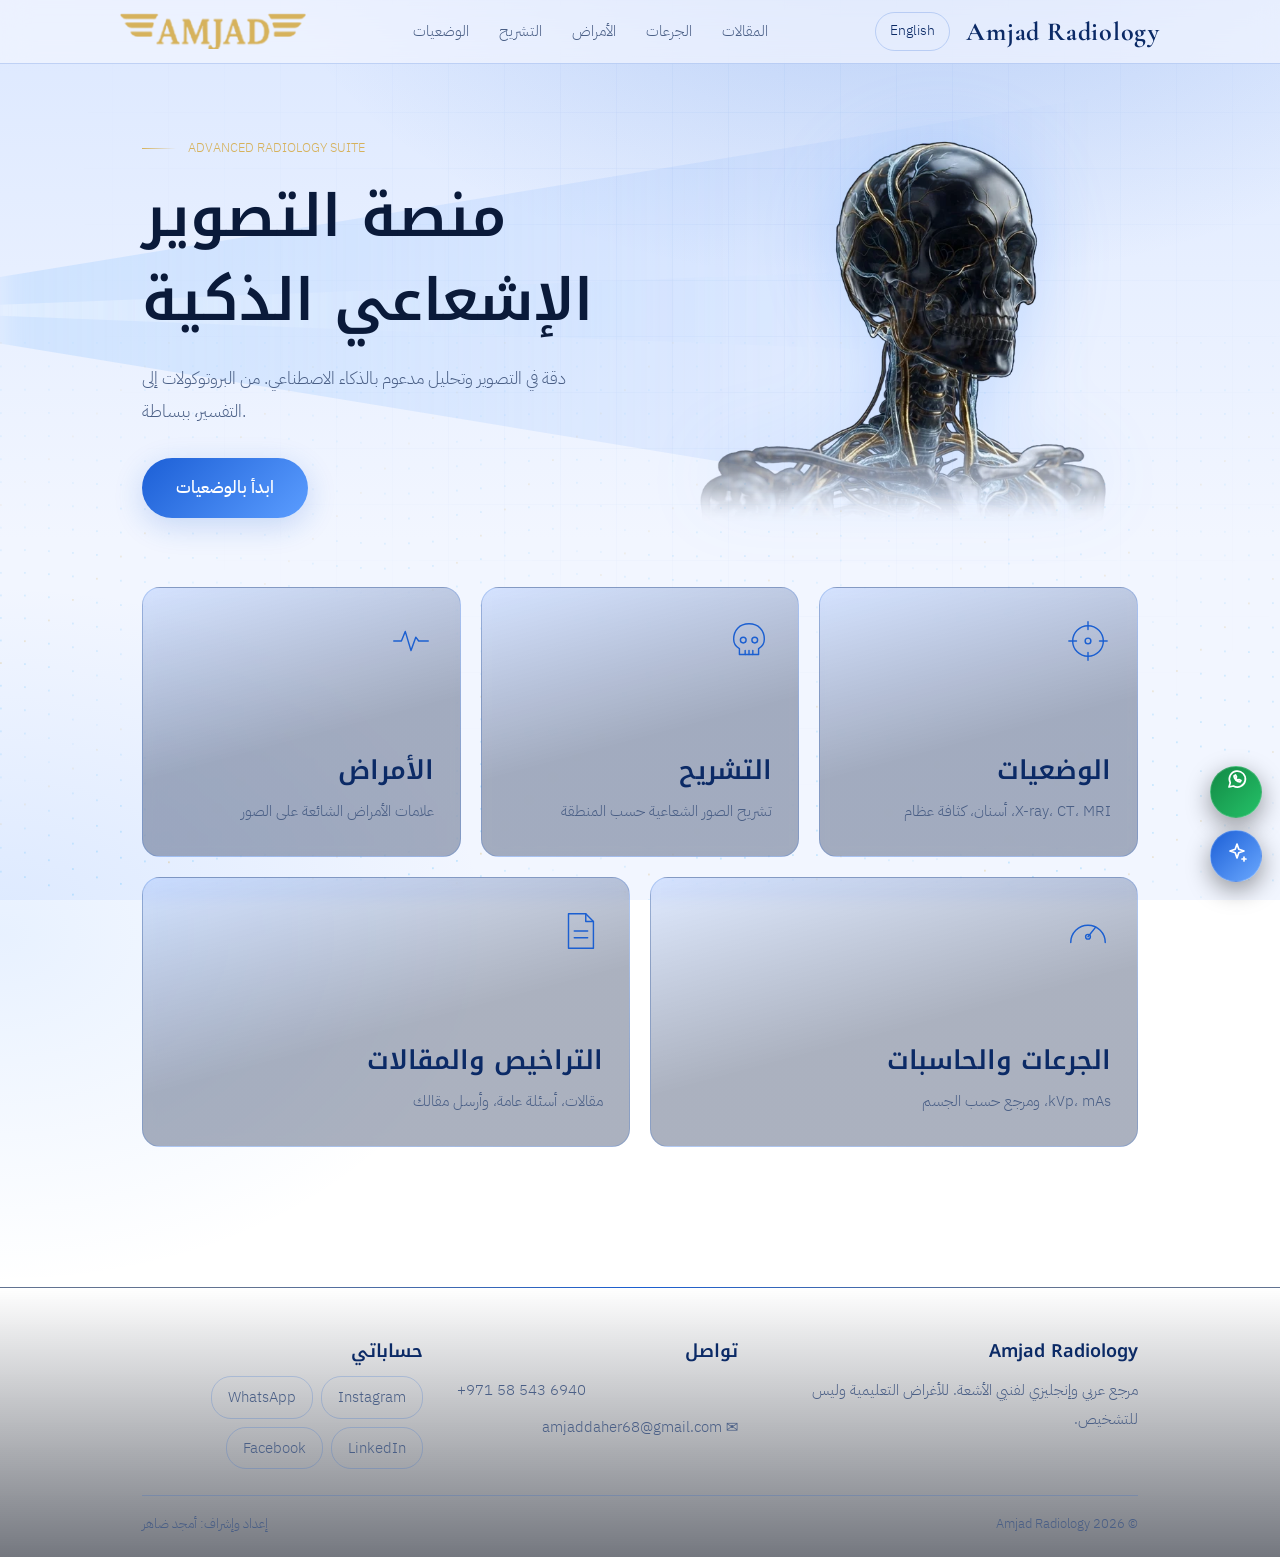
==== commit 01871712: "Add files via upload" ====
--- a/index.html
+++ b/index.html
@@ -5,7 +5,7 @@
 <meta name="viewport" content="width=device-width, initial-scale=1, viewport-fit=cover">
 <title>Amjad Radiology | Amjad Radiology</title>
 <link rel="stylesheet" href="https://fonts.googleapis.com/css2?family=Noto+Kufi+Arabic:wght@500;600&family=Cormorant+Garamond:wght@500;700&family=IBM+Plex+Sans+Arabic:wght@300;400;500&family=Amiri:wght@700&display=swap">
-<link rel="stylesheet" href="assets/style.css">
+<link rel="stylesheet" href="style.css">
 <script>try{if(localStorage.getItem('lang')=='en'){document.documentElement.lang='en';document.documentElement.dir='ltr'}}catch(e){}</script>
 </head>
 <body data-page="home">
@@ -14,7 +14,7 @@
 <h1><span data-l="ar">منصة التصوير الإشعاعي الذكية</span><span data-l="en">Advanced Radiology Suite</span></h1>
 <p><span data-l="ar">دقة في التصوير وتحليل مدعوم بالذكاء الاصطناعي. من البروتوكولات إلى التفسير، ببساطة.</span><span data-l="en">Precision imaging and AI-driven analysis. From protocols to interpretation, simplified.</span></p>
 <a class="cta" href="positions.html"><span data-l="ar">ابدأ بالوضعيات</span><span data-l="en">Start with positioning</span></a></div>
-<div class="gantry"><img class="skull" src="assets/skull.webp" alt="Skull, cervical spine and shoulders with vessels and nerves"></div></section>
+<div class="gantry"><img class="skull" src="skull.webp" alt="Skull, cervical spine and shoulders with vessels and nerves"></div></section>
 <div class="cards">
 <a class="card" href="positions.html"><svg viewBox="0 0 48 48" fill="none" stroke="currentColor" stroke-width="1.5" stroke-linecap="round" stroke-linejoin="round"><circle cx="24" cy="24" r="16"/><circle cx="24" cy="24" r="3"/><path d="M24 4v8M24 36v8M4 24h8M36 24h8"/></svg><h2><span data-l="ar">الوضعيات</span><span data-l="en">Positioning</span></h2><p><span data-l="ar">X-ray، CT، MRI، أسنان، كثافة عظام</span><span data-l="en">X-ray, CT, MRI, Dental, DEXA</span></p></a>
 <a class="card" href="anatomy.html"><svg viewBox="0 0 48 48" fill="none" stroke="currentColor" stroke-width="1.5" stroke-linecap="round" stroke-linejoin="round"><path d="M24 6C14 6 8 13 8 22c0 5 2 8 6 10v6h20v-6c4-2 6-5 6-10C40 13 34 6 24 6z"/><circle cx="18" cy="23" r="3"/><circle cx="30" cy="23" r="3"/><path d="M20 38v-4M24 38v-4M28 38v-4"/></svg><h2><span data-l="ar">التشريح</span><span data-l="en">Anatomy</span></h2><p><span data-l="ar">تشريح الصور الشعاعية حسب المنطقة</span><span data-l="en">Radiographic anatomy by region</span></p></a>
@@ -23,7 +23,7 @@
 <a class="card" href="articles.html"><svg viewBox="0 0 48 48" fill="none" stroke="currentColor" stroke-width="1.5" stroke-linecap="round" stroke-linejoin="round"><path d="M12 6h18l8 8v28H12z"/><path d="M30 6v8h8M18 24h14M18 31h14"/></svg><h2><span data-l="ar">التراخيص والمقالات</span><span data-l="en">Licensing &amp; Articles</span></h2><p><span data-l="ar">مقالات، أسئلة عامة، وأرسل مقالك</span><span data-l="en">Articles, FAQ, and submit yours</span></p></a>
 </div>
 </main>
-<script src="assets/common.js"></script>
+<script src="common.js"></script>
 <script>
 
 </script>
--- a/style.css
+++ b/style.css
@@ -0,0 +1,101 @@
+:root{--bg1:#040b1c;--bg2:#0a1f4a;--panel:rgba(14,32,72,.55);--line:rgba(110,160,255,.22);--text:#eef4ff;--mute:#9db2d9;--blue:#3d8bff;--ice:#d6e6ff;--glow:rgba(61,139,255,.35);color-scheme:dark;box-sizing:border-box;padding-top:env(safe-area-inset-top,0px);padding-bottom:env(safe-area-inset-bottom,0px)}
+@media (prefers-color-scheme:light){:root:not([data-theme="dark"]){--bg1:#f2f6ff;--bg2:#dce8ff;--panel:rgba(255,255,255,.8);--line:rgba(27,95,209,.22);--text:#0a1a3a;--mute:#4a5f86;--blue:#1b5fd1;--ice:#0b2a66;--glow:rgba(27,95,209,.2);color-scheme:light}}
+*{box-sizing:border-box}html{scroll-padding-top:env(safe-area-inset-top,0px);scroll-behavior:smooth}
+body{margin:0;min-height:100vh;color:var(--text);font:300 17px/1.9 "IBM Plex Sans Arabic",system-ui,sans-serif;background:radial-gradient(900px 520px at 70% -5%,var(--glow),transparent 70%),radial-gradient(700px 500px at 0% 60%,rgba(61,139,255,.12),transparent 70%),linear-gradient(180deg,var(--bg2),var(--bg1) 60%) fixed;position:relative}
+body::before{content:"";position:fixed;inset:0;pointer-events:none;opacity:.5;background-image:linear-gradient(var(--line) 1px,transparent 1px),linear-gradient(90deg,var(--line) 1px,transparent 1px);background-size:56px 56px;-webkit-mask-image:radial-gradient(ellipse at 60% 20%,#000,transparent 70%);mask-image:radial-gradient(ellipse at 60% 20%,#000,transparent 70%);opacity:.18}
+html[lang=en] body{font-family:"Cormorant Garamond","IBM Plex Sans Arabic",serif;font-size:19px;font-weight:500}
+h1,h2,h3{font-family:"Noto Kufi Arabic","IBM Plex Sans Arabic",sans-serif;font-weight:600;line-height:1.45;margin:0}
+html[lang=en] h1,html[lang=en] h2,html[lang=en] h3{font-family:"Cormorant Garamond",serif;font-weight:700;line-height:1.15}
+html[lang=ar] [data-l=en],html[lang=en] [data-l=ar]{display:none!important}
+a{color:inherit}.wrap{max-width:1040px;margin:0 auto;padding:0 22px;position:relative}
+header{direction:ltr;position:sticky;top:0;z-index:15;display:flex;justify-content:space-between;align-items:center;padding:12px max(22px,calc((100vw - 1040px)/2));backdrop-filter:blur(14px);-webkit-backdrop-filter:blur(14px);background:rgba(4,11,28,.55);border-bottom:1px solid var(--line)}
+@media (prefers-color-scheme:light){:root:not([data-theme="dark"]) header{background:rgba(242,246,255,.7)}}
+.logo{width:44px;height:44px;border-radius:12px;display:grid;place-items:center;font:700 16px "Cormorant Garamond",serif;color:#fff;background:linear-gradient(135deg,#1c5fd6,#6aa8ff);box-shadow:0 0 22px var(--glow);text-decoration:none;letter-spacing:.04em}
+.right{display:flex;align-items:center;gap:16px}
+.brand{font:700 26px "Cormorant Garamond",serif;color:var(--ice);text-decoration:none;letter-spacing:.03em}
+.lang{background:none;border:1px solid var(--line);color:var(--ice);padding:5px 14px;border-radius:20px;font:inherit;font-size:14px;cursor:pointer;transition:border-color .3s}.lang:hover{border-color:var(--blue)}
+.view{display:none}.view.on{display:block}
+.hero2{display:grid;grid-template-columns:1.1fr 1fr;gap:30px;align-items:center;padding:64px 0 30px}
+.hero2 h1{font-size:clamp(34px,5.2vw,64px)}
+html[lang=en] .hero2 h1{font-size:clamp(40px,5.2vw,66px)}.hero2 h1{text-wrap:balance}
+.hero2 p{color:var(--mute);max-width:44ch;margin:20px 0 30px}
+.cta{display:inline-block;padding:14px 34px;border-radius:40px;background:linear-gradient(135deg,#1c5fd6,#5b9dff);color:#fff;text-decoration:none;font-weight:500;box-shadow:0 8px 30px var(--glow);transition:transform .3s,box-shadow .3s}.cta:hover,.cta:focus-visible{transform:translateY(-2px);box-shadow:0 12px 38px var(--glow)}
+.gantry svg{overflow:visible;width:100%;height:auto;display:block;filter:drop-shadow(0 0 40px var(--glow))}
+.spin{transform-box:view-box;transform-origin:50% 50%;animation:spin 60s linear infinite}
+.spin2{transform-box:view-box;transform-origin:50% 50%;animation:spin 14s linear infinite}
+@keyframes spin{to{transform:rotate(360deg)}}
+.cards{display:grid;grid-template-columns:repeat(3,1fr);gap:20px;padding:30px 0 90px}
+.card{position:relative;display:flex;flex-direction:column;min-height:270px;text-decoration:none;padding:30px 26px;border-radius:18px;border:1px solid var(--line);background:linear-gradient(165deg,rgba(80,140,255,.18),rgba(14,32,72,.35) 55%);backdrop-filter:blur(6px);overflow:hidden;transition:border-color .35s,transform .35s,box-shadow .35s}
+.card::after{content:"";position:absolute;inset:auto -20% -60% -20%;height:70%;background:radial-gradient(closest-side,var(--glow),transparent);opacity:0;transition:opacity .4s}
+.card:hover,.card:focus-visible{border-color:var(--blue);transform:translateY(-5px);box-shadow:0 18px 50px rgba(0,0,0,.3)}.card:hover::after{opacity:1}
+.card svg{width:46px;height:46px;color:var(--blue);margin-bottom:auto}
+.card h2{font-size:26px;color:var(--ice);margin-top:26px}.card p{color:var(--mute);font-size:15px;margin:8px 0 0;position:relative}.card h2{position:relative}
+.back{display:inline-block;margin:26px 0 6px;color:var(--mute);text-decoration:none;font-size:15px}.back:hover{color:var(--blue)}
+.page h1{font-size:clamp(30px,5vw,48px);margin:8px 0 8px;color:var(--ice)}.page .lead{color:var(--mute);margin:0 0 30px;padding-bottom:18px;border-bottom:1px solid var(--line)}
+.tabs,.chips{display:flex;gap:8px;flex-wrap:wrap;margin-bottom:18px}
+.tabs button,.chips button{background:rgba(255,255,255,.03);color:var(--mute);border:1px solid var(--line);padding:9px 20px;border-radius:30px;font:inherit;font-size:15px;cursor:pointer;transition:all .25s}
+.tabs button:hover,.chips button:hover{border-color:var(--blue);color:var(--text)}
+.tabs button.on,.chips button.on{background:linear-gradient(135deg,#1c5fd6,#5b9dff);border-color:transparent;color:#fff;box-shadow:0 4px 18px var(--glow)}
+.box{border:1px solid var(--line);background:var(--panel);backdrop-filter:blur(6px);border-radius:16px;padding:26px;margin-bottom:18px;box-shadow:inset 0 1px 0 rgba(255,255,255,.06)}
+.box h3{font-size:22px;color:var(--ice);margin-bottom:8px}.box p{margin:0;color:var(--mute);font-size:16px}
+.grid2{display:grid;grid-template-columns:repeat(2,1fr);gap:18px}.grid2 .box{margin:0}
+.row{display:flex;gap:12px;flex-wrap:wrap;align-items:end;margin-top:14px}
+label{display:block;font-size:13px;color:var(--mute)}
+input,select,textarea{background:rgba(0,0,0,.18);border:1px solid var(--line);color:var(--text);padding:10px 12px;font:inherit;font-size:15px;border-radius:8px;width:120px;transition:border-color .25s}
+input:focus,select:focus,textarea:focus{border-color:var(--blue);outline:0;box-shadow:0 0 0 3px var(--glow)}
+textarea,.full{width:100%}select{width:auto}select option{background:#0a1f4a;color:#fff}
+output{font:700 26px "Cormorant Garamond",serif;color:var(--blue)}
+table{width:100%;border-collapse:collapse;font-size:15px;margin-top:12px}td,th{padding:11px 8px;border-bottom:1px solid var(--line);text-align:start;font-weight:400}th{color:var(--mute)}
+.btn{background:linear-gradient(135deg,#1c5fd6,#5b9dff);color:#fff;border:0;padding:12px 30px;border-radius:30px;font:inherit;cursor:pointer;text-decoration:none;display:inline-block;box-shadow:0 6px 22px var(--glow)}.btn:hover{filter:brightness(1.1)}
+details{border-bottom:1px solid var(--line);padding:14px 0}summary{cursor:pointer;color:var(--ice);font-size:17px}details p{color:var(--mute);margin:8px 0 0;font-size:16px}
+.note{font-size:13px;color:var(--mute);margin-top:12px}
+footer{margin-top:50px;background:linear-gradient(180deg,transparent,rgba(2,8,22,.55));border-top:1px solid var(--line);position:relative}
+footer::before{content:"";position:absolute;top:-1px;left:20%;right:20%;height:1px;background:linear-gradient(90deg,transparent,var(--blue),transparent)}
+.fgrid{display:grid;grid-template-columns:1.3fr 1fr 1fr;gap:34px;padding:50px 0 26px}
+footer h3{font-size:18px;color:var(--ice);margin-bottom:12px}footer p,footer a{color:var(--mute);font-size:15px;text-decoration:none;margin:0}footer a:hover{color:var(--blue)}
+.fl{display:flex;flex-direction:column;gap:8px}.soc{display:flex;gap:8px;flex-wrap:wrap}
+.soc a{border:1px solid var(--line);padding:6px 16px;border-radius:20px;transition:all .25s}.soc a:hover{background:var(--blue);color:#fff;border-color:var(--blue)}
+.copy{border-top:1px solid var(--line);padding:16px 0 20px;font-size:13px;color:var(--mute);display:flex;justify-content:space-between;gap:12px;flex-wrap:wrap}
+.fab{position:fixed;right:max(18px,env(safe-area-inset-right,0px));bottom:calc(18px + env(safe-area-inset-bottom,0px));display:flex;flex-direction:column;gap:12px;z-index:20;direction:ltr}
+.fab a,.fab button{border:1px solid rgba(255,255,255,.18);cursor:pointer;color:#fff;font:500 14px "IBM Plex Sans Arabic",sans-serif;border-radius:30px;padding:12px 20px;text-decoration:none;box-shadow:0 8px 24px rgba(0,0,0,.4);backdrop-filter:blur(8px);transition:transform .25s}.fab a:hover,.fab button:hover{transform:translateY(-2px)}
+.wa{background:linear-gradient(135deg,#128a45,#25c168)}.bot{background:linear-gradient(135deg,#1c5fd6,#6aa8ff)}
+.pop{position:fixed;right:18px;bottom:150px;width:min(320px,calc(100vw - 36px));background:var(--bg2);border:1px solid var(--line);border-radius:14px;padding:18px;z-index:21;display:none;font-size:15px}.pop.on{display:block}
+@media(max-width:800px){.hero2{grid-template-columns:1fr;padding-top:36px}.gantry{max-width:340px;margin:0 auto;order:-1}.cards,.grid2,.fgrid{grid-template-columns:1fr}.card{min-height:200px}.fgrid{gap:22px}}
+@media(prefers-reduced-motion:reduce){*{transition:none!important;animation:none!important;scroll-behavior:auto!important}}
+:focus-visible{outline:2px solid var(--blue);outline-offset:3px}
+.vf{position:relative;direction:ltr;border:1px solid var(--line);border-radius:18px;background:linear-gradient(160deg,rgba(8,22,52,.85),rgba(3,9,24,.95));padding:34px 18px;box-shadow:0 0 60px var(--glow),inset 0 1px 0 rgba(255,255,255,.07)}
+.vf svg{filter:none}.an{position:absolute;font:400 12px/1 "IBM Plex Sans Arabic",sans-serif;letter-spacing:.06em;color:#9cc4ff}.an b{color:#fff;font-weight:500}
+.tl{top:14px;left:16px}.tr{top:14px;right:16px}.bl{bottom:14px;left:16px}.br{bottom:14px;right:16px}
+.logo{width:auto;height:auto;background:none;box-shadow:none;border-radius:0;display:flex;flex-direction:column;align-items:center;gap:2px;letter-spacing:0}
+.logo img{height:36px;width:auto;display:block}.logo span{font:400 8.5px/1 "IBM Plex Sans Arabic",sans-serif;letter-spacing:.2em;color:#d6b25c}
+.hero2{position:relative}.hero2>div{position:relative;z-index:1}.bgx{position:absolute;z-index:0;left:50%;top:50%;height:130%;transform:translate(-50%,-50%);opacity:.07;pointer-events:none}
+.lit{filter:drop-shadow(0 0 6px rgba(106,168,255,.9))}
+.fab a,.fab button{width:52px;height:52px;padding:0;gap:0;flex-direction:row-reverse;justify-content:flex-start;overflow:hidden;white-space:nowrap;transition:width .35s ease,transform .25s;align-items:center}
+.fab a:hover,.fab a:focus-visible,.fab button:hover,.fab button:focus-visible{width:150px}
+.fab svg{width:24px;height:24px;flex:none;margin:0 14px}.fab span{opacity:0;padding-left:16px;transition:opacity .25s;font-size:14px}
+.fab a:hover span,.fab a:focus-visible span,.fab button:hover span,.fab button:focus-visible span{opacity:1}
+.skull{display:block;width:100%;height:auto;-webkit-mask-image:linear-gradient(to bottom,#000 78%,transparent);mask-image:linear-gradient(to bottom,#000 78%,transparent);filter:drop-shadow(0 0 50px rgba(61,139,255,.25))}
+#pt{position:fixed;inset:0;width:100%;height:100%;pointer-events:none;z-index:0;opacity:.55}
+.gantry{max-width:430px;margin-inline:auto;align-self:end}
+.eyebrow{color:#d6b25c;font-size:13px;margin-bottom:14px;display:flex;align-items:center;gap:12px}.eyebrow::before{content:"";width:34px;height:1px;background:linear-gradient(90deg,#d6b25c,transparent)}
+.eyebrow [data-l=en]{letter-spacing:.2em}
+.hn{display:flex;gap:30px;font-size:15px}.hn a{color:var(--mute);text-decoration:none;transition:color .25s}.hn a:hover{color:#d6b25c}
+.hero2 h1{font-size:clamp(34px,4.6vw,58px)}html[lang=en] .hero2 h1{font-size:clamp(40px,5vw,64px)}
+@media(max-width:800px){.hn{display:none}}
+.cards{grid-template-columns:repeat(6,1fr)}.card{grid-column:span 2}.card:nth-child(n+4){grid-column:span 3}
+.box ul{margin:10px 0 0;padding-inline-start:20px;color:var(--mute);font-size:16px}.box li{margin:7px 0}
+body{overflow-x:hidden}.hero2{direction:ltr;align-items:center}html[lang=ar] .hero2>div:first-child{direction:rtl}
+.gantry{max-width:470px;width:100%;margin-inline:auto;align-self:end}.gantry svg{width:100%;height:auto;display:block;filter:drop-shadow(0 0 42px rgba(61,139,255,.28))}
+.beam,.beamc{position:absolute;z-index:0;pointer-events:none;left:calc(50% - 50vw);width:100vw;top:-6%;bottom:-6%;display:block}
+.beam{background:linear-gradient(90deg,rgba(160,205,255,.34),rgba(110,165,255,.12) 55%,rgba(110,165,255,0) 85%);clip-path:polygon(0 44%,100% 6%,100% 94%,0 56%);filter:blur(16px);animation:bp 7s ease-in-out infinite}
+.beamc{background:linear-gradient(90deg,rgba(255,255,255,.55),rgba(160,205,255,.12) 45%,transparent 70%);clip-path:polygon(0 49%,100% 40%,100% 60%,0 51%);filter:blur(5px);opacity:.6;animation:bp 7s ease-in-out infinite reverse}
+@keyframes bp{50%{opacity:.45}}
+.vf2{fill:none;stroke:#fff;stroke-opacity:.95;stroke-width:1.6;stroke-dasharray:3 15;animation:fl 3s linear infinite}
+@keyframes fl{to{stroke-dashoffset:-36}}
+@media(max-width:800px){.cards{grid-template-columns:1fr}.card,.card:nth-child(n+4){grid-column:auto}}
+.skull{display:block;width:100%;height:auto;-webkit-mask-image:radial-gradient(ellipse 58% 60% at 50% 46%,#000 62%,transparent 100%);mask-image:radial-gradient(ellipse 58% 60% at 50% 46%,#000 62%,transparent 100%)}
+.gantry{max-width:400px}
+
+.skull{display:block;width:100%;height:auto;-webkit-mask-image:none;mask-image:none;filter:drop-shadow(0 0 36px rgba(61,139,255,.22))}
+.gantry{max-width:520px;margin-inline:auto;align-self:end}
+.hn a.on{color:#d6b25c}
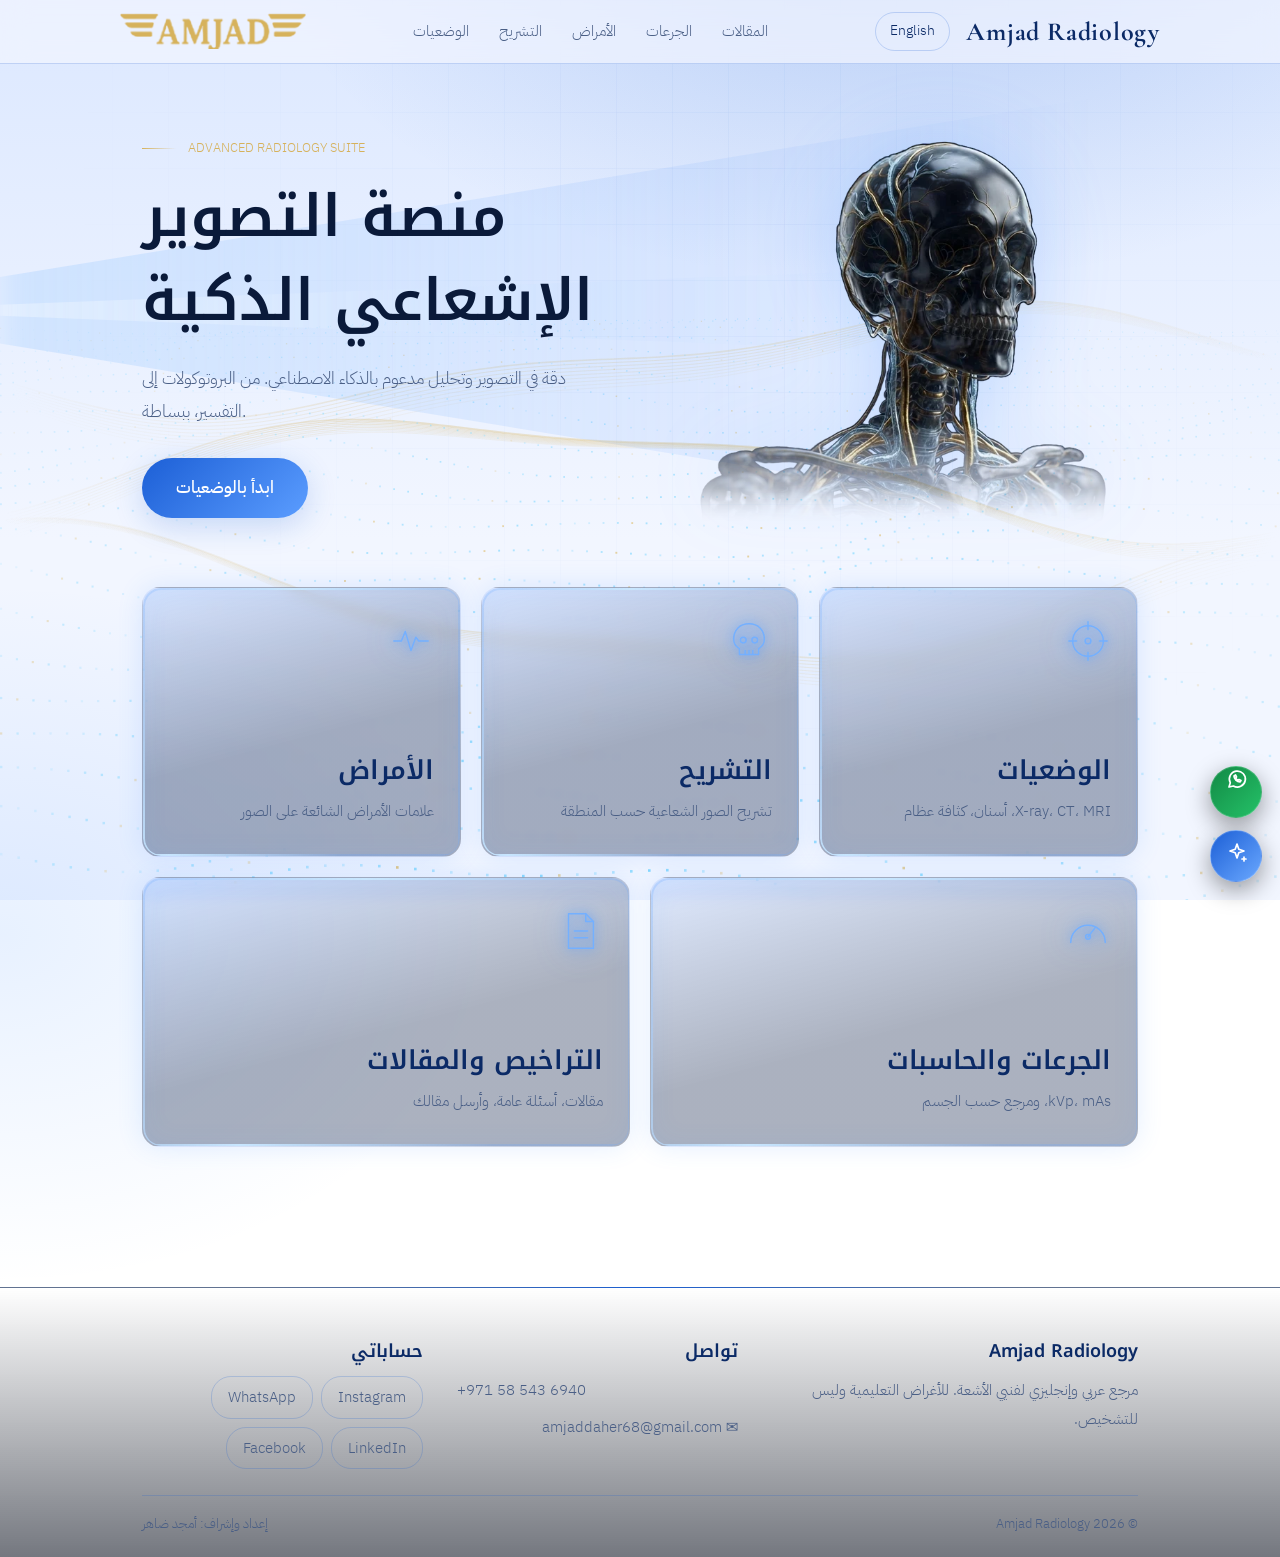
==== commit db4a4cb3: "Add files via upload" ====
--- a/index.html
+++ b/index.html
@@ -5,7 +5,7 @@
 <meta name="viewport" content="width=device-width, initial-scale=1, viewport-fit=cover">
 <title>Amjad Radiology | Amjad Radiology</title>
 <link rel="stylesheet" href="https://fonts.googleapis.com/css2?family=Noto+Kufi+Arabic:wght@500;600&family=Cormorant+Garamond:wght@500;700&family=IBM+Plex+Sans+Arabic:wght@300;400;500&family=Amiri:wght@700&display=swap">
-<link rel="stylesheet" href="style.css">
+<link rel="stylesheet" href="style.css?v=3">
 <script>try{if(localStorage.getItem('lang')=='en'){document.documentElement.lang='en';document.documentElement.dir='ltr'}}catch(e){}</script>
 </head>
 <body data-page="home">
@@ -23,7 +23,7 @@
 <a class="card" href="articles.html"><svg viewBox="0 0 48 48" fill="none" stroke="currentColor" stroke-width="1.5" stroke-linecap="round" stroke-linejoin="round"><path d="M12 6h18l8 8v28H12z"/><path d="M30 6v8h8M18 24h14M18 31h14"/></svg><h2><span data-l="ar">التراخيص والمقالات</span><span data-l="en">Licensing &amp; Articles</span></h2><p><span data-l="ar">مقالات، أسئلة عامة، وأرسل مقالك</span><span data-l="en">Articles, FAQ, and submit yours</span></p></a>
 </div>
 </main>
-<script src="common.js"></script>
+<script src="common.js?v=3"></script>
 <script>
 
 </script>
--- a/style.css
+++ b/style.css
@@ -75,7 +75,7 @@
 .fab svg{width:24px;height:24px;flex:none;margin:0 14px}.fab span{opacity:0;padding-left:16px;transition:opacity .25s;font-size:14px}
 .fab a:hover span,.fab a:focus-visible span,.fab button:hover span,.fab button:focus-visible span{opacity:1}
 .skull{display:block;width:100%;height:auto;-webkit-mask-image:linear-gradient(to bottom,#000 78%,transparent);mask-image:linear-gradient(to bottom,#000 78%,transparent);filter:drop-shadow(0 0 50px rgba(61,139,255,.25))}
-#pt{position:fixed;inset:0;width:100%;height:100%;pointer-events:none;z-index:0;opacity:.55}
+#pt{position:fixed;inset:0;width:100%;height:100%;pointer-events:none;z-index:0;opacity:.9}
 .gantry{max-width:430px;margin-inline:auto;align-self:end}
 .eyebrow{color:#d6b25c;font-size:13px;margin-bottom:14px;display:flex;align-items:center;gap:12px}.eyebrow::before{content:"";width:34px;height:1px;background:linear-gradient(90deg,#d6b25c,transparent)}
 .eyebrow [data-l=en]{letter-spacing:.2em}
@@ -99,3 +99,11 @@
 .skull{display:block;width:100%;height:auto;-webkit-mask-image:none;mask-image:none;filter:drop-shadow(0 0 36px rgba(61,139,255,.22))}
 .gantry{max-width:520px;margin-inline:auto;align-self:end}
 .hn a.on{color:#d6b25c}
+
+/* glowing card edges and icons */
+.card{border-color:transparent;box-shadow:0 0 26px rgba(61,139,255,.14),inset 0 0 28px rgba(61,139,255,.07)}
+.card::before{content:"";position:absolute;inset:0;border-radius:18px;padding:1.5px;pointer-events:none;background:linear-gradient(115deg,rgba(110,170,255,.25) 0%,rgba(200,230,255,1) 14%,rgba(110,170,255,.25) 30%,rgba(110,170,255,.25) 55%,rgba(230,196,110,.95) 68%,rgba(110,170,255,.25) 82%);background-size:300% 100%;animation:edge 7s linear infinite;-webkit-mask:linear-gradient(#000 0 0) content-box,linear-gradient(#000 0 0);-webkit-mask-composite:xor;mask:linear-gradient(#000 0 0) content-box exclude,linear-gradient(#000 0 0);mask-composite:exclude}
+@keyframes edge{to{background-position:-300% 0}}
+.card svg{color:#74b0ff;filter:drop-shadow(0 0 5px rgba(90,160,255,.95)) drop-shadow(0 0 14px rgba(61,139,255,.55));animation:ipulse 4s ease-in-out infinite}
+@keyframes ipulse{50%{filter:drop-shadow(0 0 9px rgba(140,195,255,1)) drop-shadow(0 0 24px rgba(61,139,255,.8))}}
+.card:hover,.card:focus-visible{box-shadow:0 0 38px rgba(61,139,255,.3),inset 0 0 34px rgba(61,139,255,.12)}
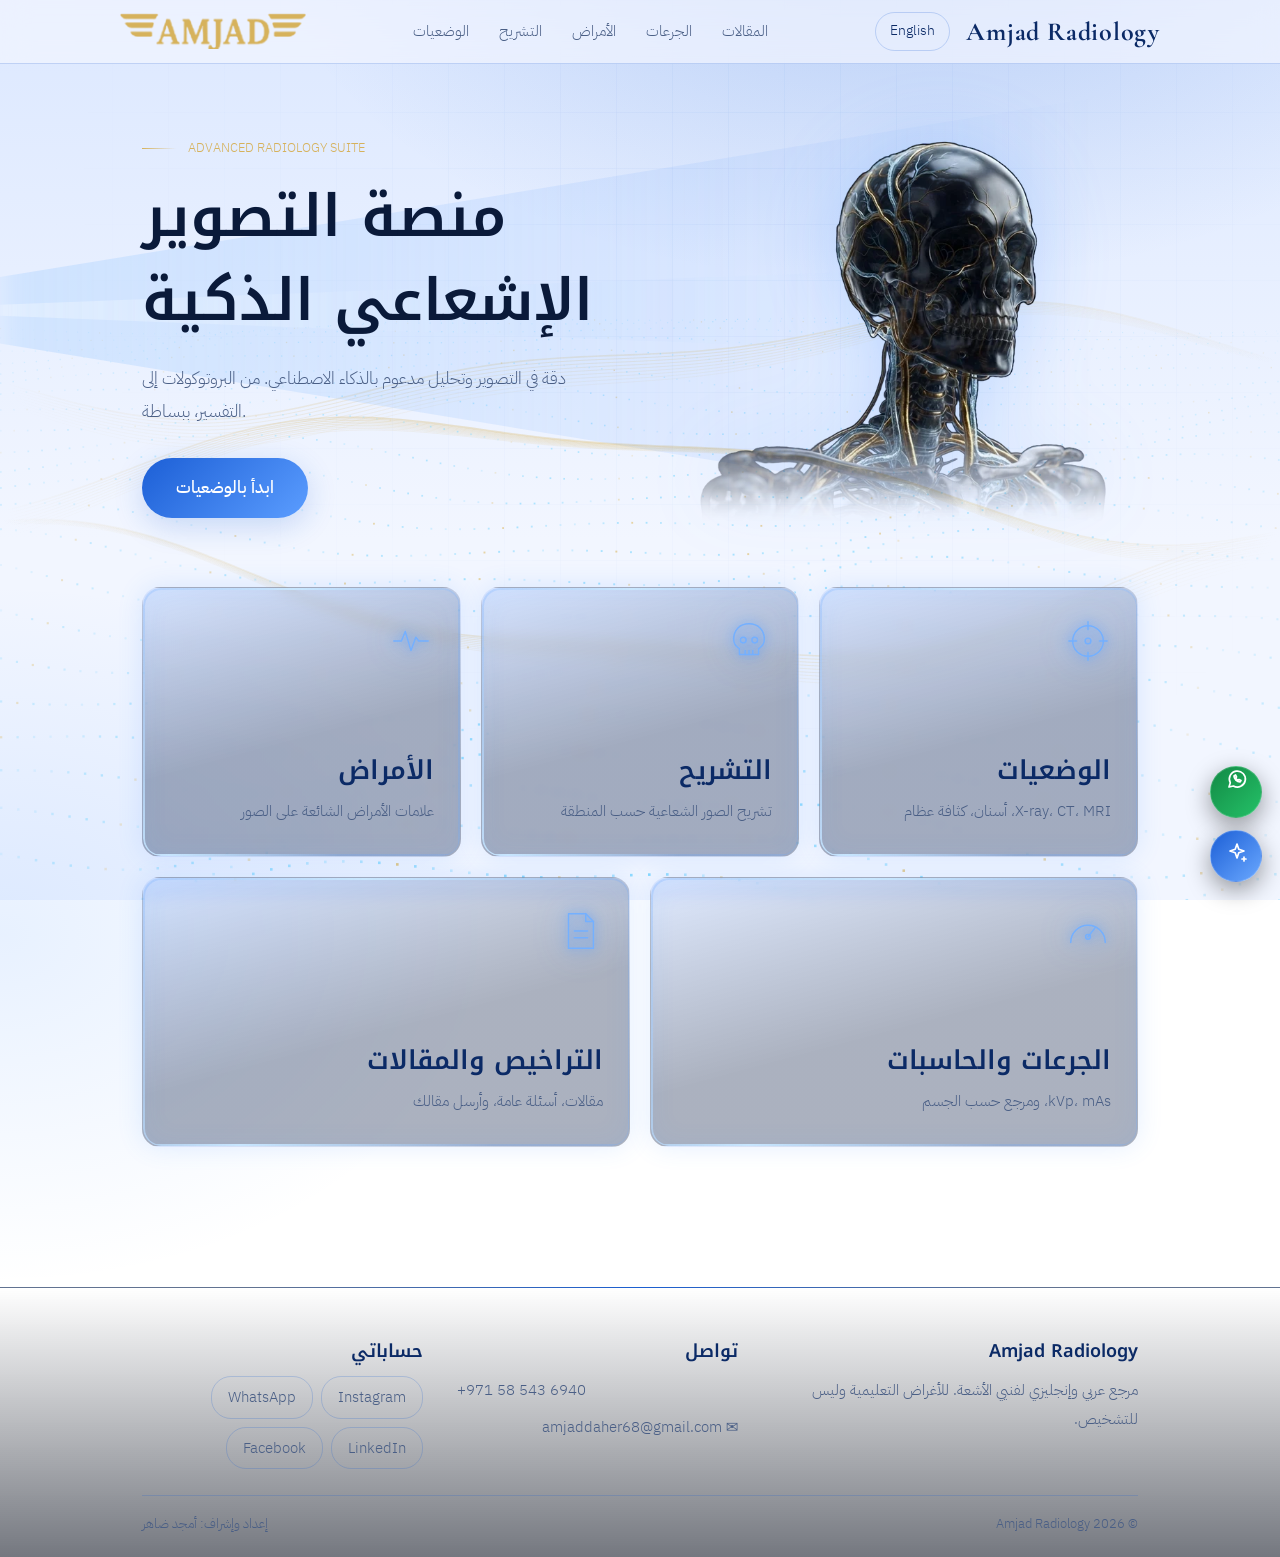
==== commit 80bb05d6: "Add files via upload" ====
--- a/index.html
+++ b/index.html
@@ -4,8 +4,8 @@
 <meta charset="utf-8">
 <meta name="viewport" content="width=device-width, initial-scale=1, viewport-fit=cover">
 <title>Amjad Radiology | Amjad Radiology</title>
-<link rel="stylesheet" href="https://fonts.googleapis.com/css2?family=Noto+Kufi+Arabic:wght@500;600&family=Cormorant+Garamond:wght@500;700&family=IBM+Plex+Sans+Arabic:wght@300;400;500&family=Amiri:wght@700&display=swap">
-<link rel="stylesheet" href="style.css?v=3">
+<link rel="stylesheet" href="https://fonts.googleapis.com/css2?family=Noto+Kufi+Arabic:wght@500;600&family=Cormorant+Garamond:wght@500;700&family=IBM+Plex+Sans+Arabic:wght@300;400;500&display=swap">
+<link rel="stylesheet" href="style.css?v=5">
 <script>try{if(localStorage.getItem('lang')=='en'){document.documentElement.lang='en';document.documentElement.dir='ltr'}}catch(e){}</script>
 </head>
 <body data-page="home">
@@ -23,7 +23,7 @@
 <a class="card" href="articles.html"><svg viewBox="0 0 48 48" fill="none" stroke="currentColor" stroke-width="1.5" stroke-linecap="round" stroke-linejoin="round"><path d="M12 6h18l8 8v28H12z"/><path d="M30 6v8h8M18 24h14M18 31h14"/></svg><h2><span data-l="ar">التراخيص والمقالات</span><span data-l="en">Licensing &amp; Articles</span></h2><p><span data-l="ar">مقالات، أسئلة عامة، وأرسل مقالك</span><span data-l="en">Articles, FAQ, and submit yours</span></p></a>
 </div>
 </main>
-<script src="common.js?v=3"></script>
+<script src="common.js?v=5"></script>
 <script>
 
 </script>
--- a/style.css
+++ b/style.css
@@ -107,3 +107,14 @@
 .card svg{color:#74b0ff;filter:drop-shadow(0 0 5px rgba(90,160,255,.95)) drop-shadow(0 0 14px rgba(61,139,255,.55));animation:ipulse 4s ease-in-out infinite}
 @keyframes ipulse{50%{filter:drop-shadow(0 0 9px rgba(140,195,255,1)) drop-shadow(0 0 24px rgba(61,139,255,.8))}}
 .card:hover,.card:focus-visible{box-shadow:0 0 38px rgba(61,139,255,.3),inset 0 0 34px rgba(61,139,255,.12)}
+
+/* mobile performance and header */
+@media(max-width:800px){
+ header{padding:8px 14px;backdrop-filter:none;-webkit-backdrop-filter:none;background:rgba(4,11,28,.94)}
+ .logo img{height:26px}.brand{font-size:19px;letter-spacing:.01em;white-space:nowrap}.right{gap:10px}.lang{padding:4px 11px;font-size:13px}
+ .card,.box,.panel,.side,.stage{backdrop-filter:none!important;-webkit-backdrop-filter:none!important}
+ .card::before{animation:none}.card svg{animation:none}
+ .beam,.beamc{filter:none}.beamc{display:none}
+ body::before{display:none}
+ .hero2{padding-top:20px}
+}
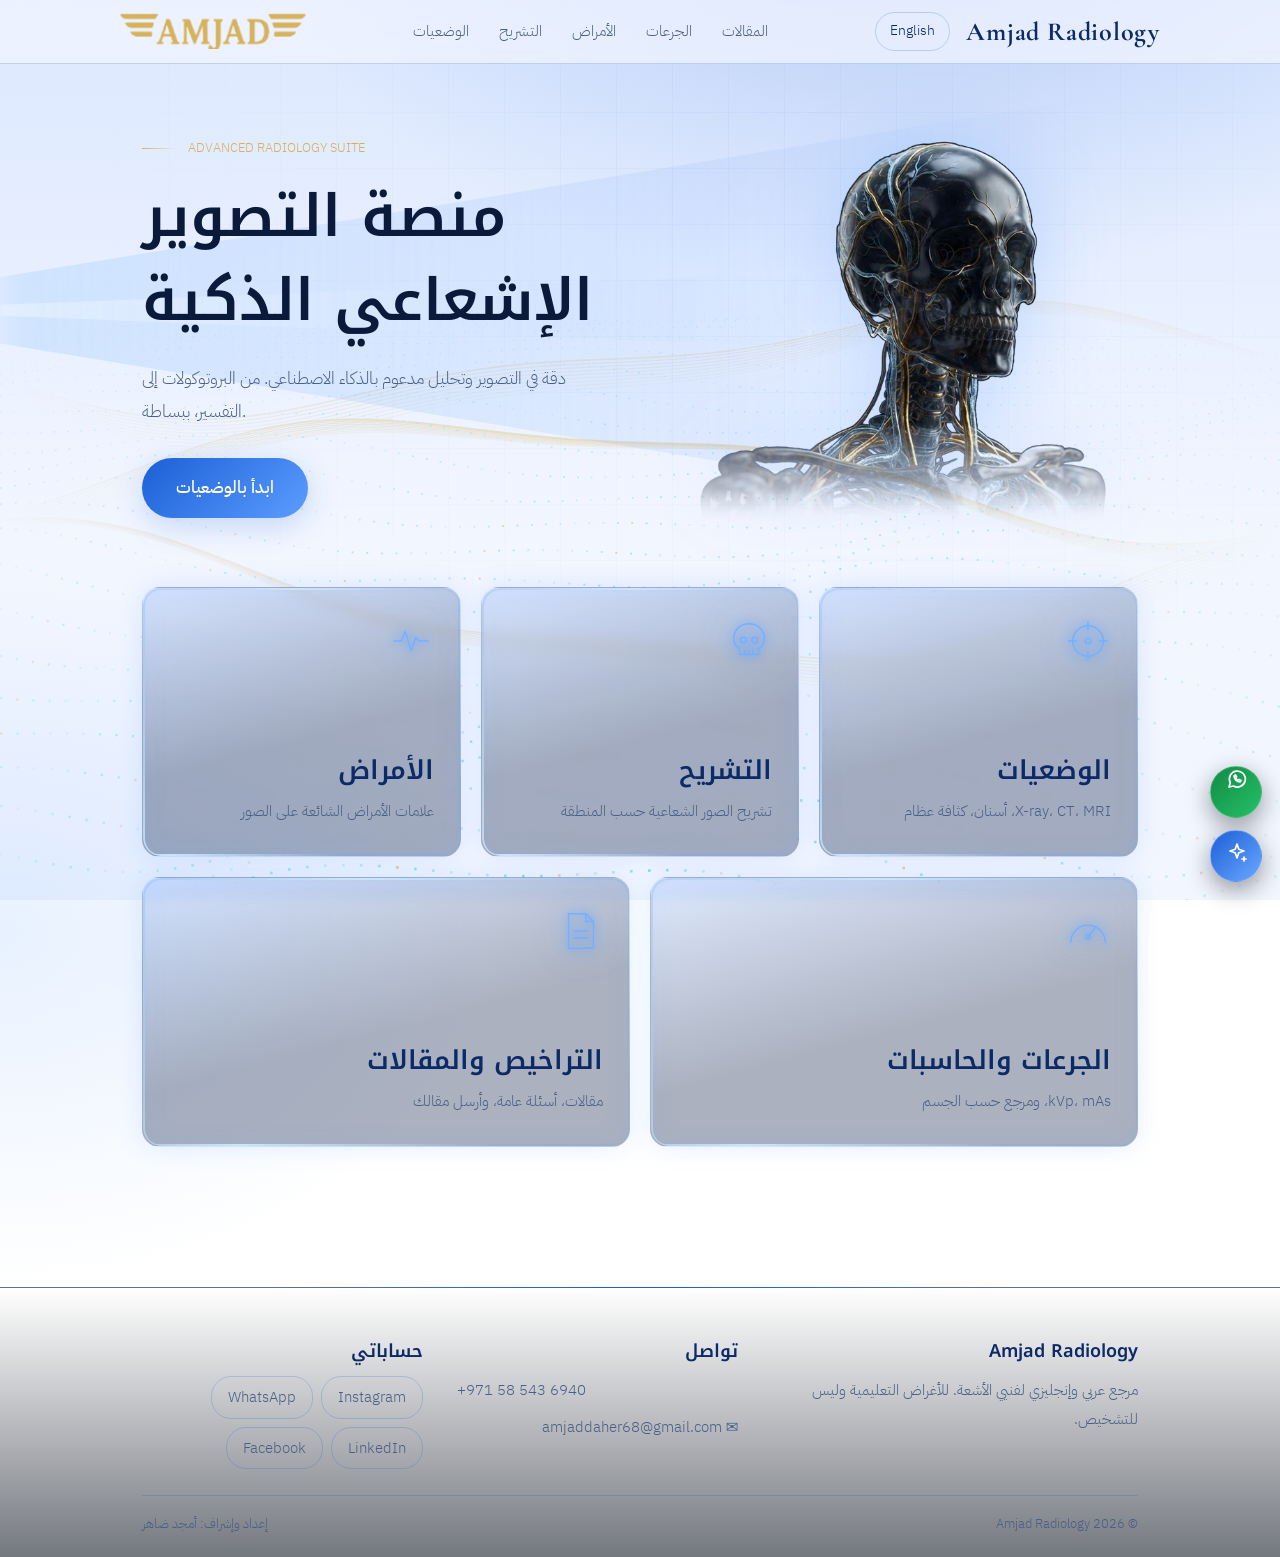
==== commit 703d6288: "Add files via upload" ====
--- a/index.html
+++ b/index.html
@@ -23,7 +23,7 @@
 <a class="card" href="articles.html"><svg viewBox="0 0 48 48" fill="none" stroke="currentColor" stroke-width="1.5" stroke-linecap="round" stroke-linejoin="round"><path d="M12 6h18l8 8v28H12z"/><path d="M30 6v8h8M18 24h14M18 31h14"/></svg><h2><span data-l="ar">التراخيص والمقالات</span><span data-l="en">Licensing &amp; Articles</span></h2><p><span data-l="ar">مقالات، أسئلة عامة، وأرسل مقالك</span><span data-l="en">Articles, FAQ, and submit yours</span></p></a>
 </div>
 </main>
-<script src="common.js?v=5"></script>
+<script src="common.js?v=6"></script>
 <script>
 
 </script>
